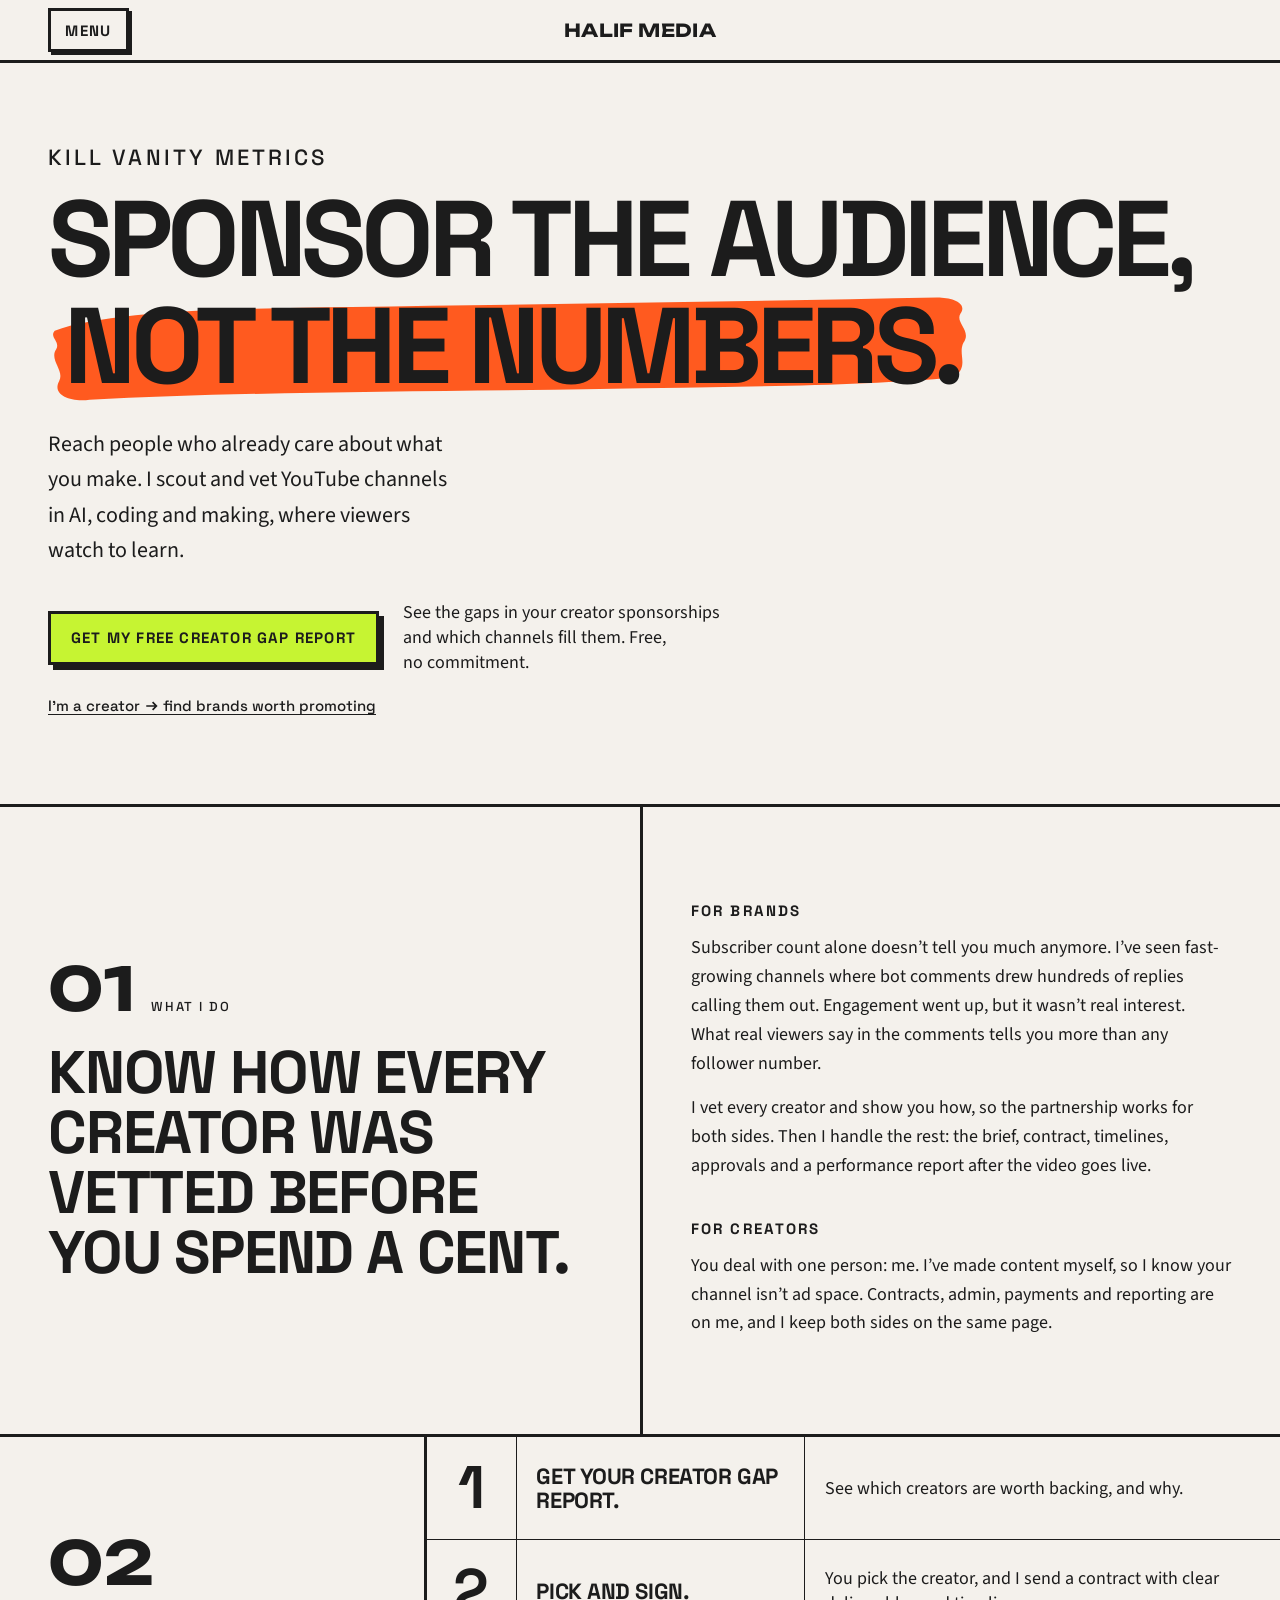
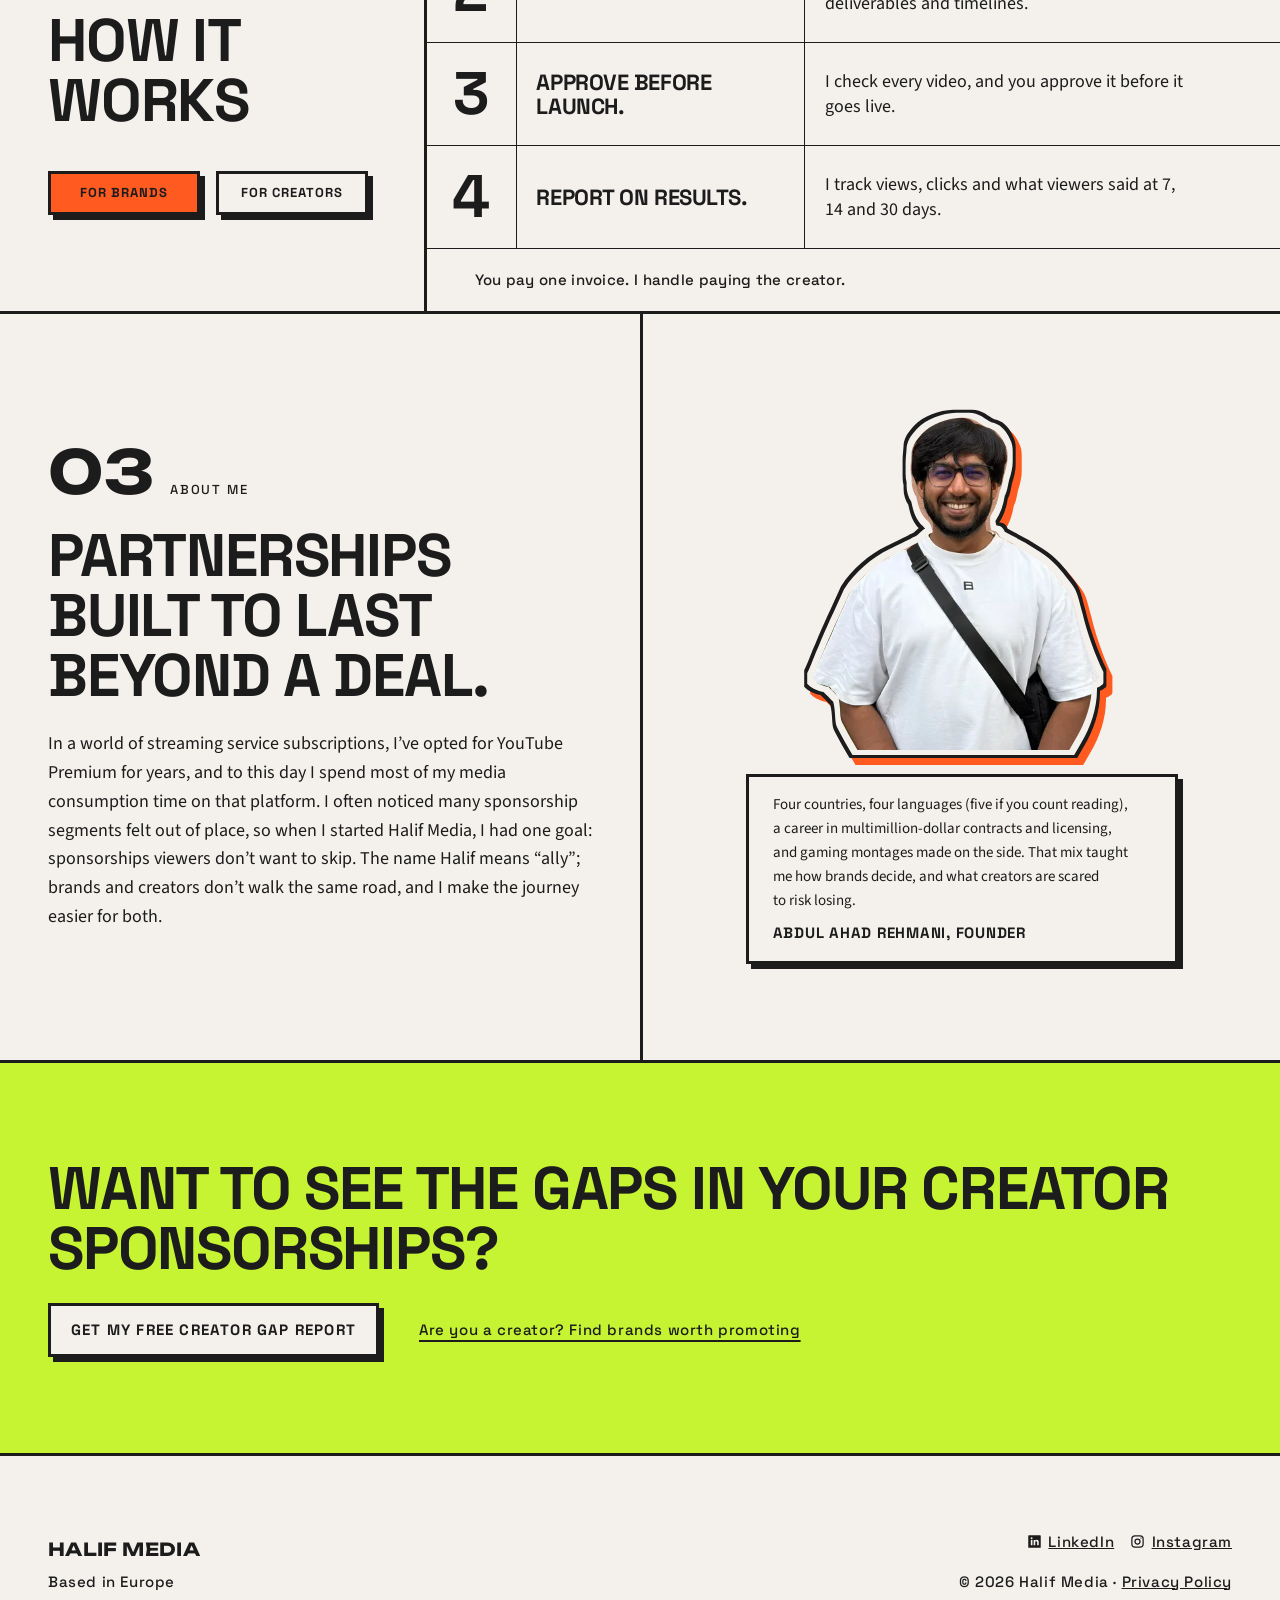
==== index.html @ 6d18ad3d "Publish built Halif Media site Built files only, for GitHub Pages. Does not change the live site unt" ====
<!DOCTYPE html><html lang="en"><head><meta charset="utf-8"><meta name="viewport" content="width=device-width, initial-scale=1"><title>Halif Media | Creator marketing in AI, coding and making</title><meta name="description" content="Reach people who already care about what you make. I scout and vet YouTube channels in AI, coding and making, where viewers watch to learn."><link rel="canonical" href="https://halifmedia.com/"><meta property="og:type" content="website"><meta property="og:site_name" content="Halif Media"><meta property="og:title" content="Halif Media | Creator marketing in AI, coding and making"><meta property="og:description" content="Reach people who already care about what you make. I scout and vet YouTube channels in AI, coding and making, where viewers watch to learn."><meta property="og:url" content="https://halifmedia.com/"><meta property="og:image" content="https://halifmedia.com/og-image.png"><meta property="og:image:width" content="1200"><meta property="og:image:height" content="630"><meta property="og:image:alt" content="Halif Media. Sponsor the audience, not the numbers."><meta name="twitter:card" content="summary_large_image"><script type="application/ld+json">{"@context":"https://schema.org","@type":"Organization","name":"Halif Media","url":"https://halifmedia.com/","description":"Creator marketing agency connecting brands with YouTube creators in AI, coding and making.","founder":{"@type":"Person","name":"Abdul Ahad Rehmani","sameAs":["https://www.linkedin.com/in/aarehmani","https://www.instagram.com/hmrehmani/"]}}</script><script>document.documentElement.classList.add("js");</script><link rel="icon" href="/favicon.ico" sizes="48x48"><link rel="icon" type="image/svg+xml" href="/favicon.svg"><link rel="apple-touch-icon" href="/apple-touch-icon.png"><link rel="stylesheet" href="/_astro/Base.BZfz1JEr.css"><link rel="stylesheet" href="/_astro/index.Calyoe2c.css"></head><body><a class="skip-link" href="#main">Skip to content</a><header class="topbar"><div class="bar-start"><button class="menu-btn" type="button" aria-expanded="false" aria-controls="nav">Menu</button></div><nav class="nav" id="nav" aria-label="Main"><a href="#what-i-do">What I do</a><!-- aria-label: screen readers say the all-caps "IT" as the letters I.T. --><a href="#how-it-works" aria-label="How it works">How it works</a><a href="#about">About</a><a href="#contact">Contact</a></nav><a class="wordmark" href="#top" aria-label="Halif Media home">HALIF MEDIA</a></header><main id="main" tabindex="-1"><section class="hero" id="top" aria-labelledby="s1"><div class="hero-copy"><div class="hero-heading"><p class="label">Kill vanity metrics</p><h1 id="s1">Sponsor the&nbsp;audience, <span>not the&nbsp;numbers.</span></h1></div><p>Reach people who already care about what you make. I&nbsp;scout and&nbsp;vet YouTube channels in&nbsp;AI, coding and&nbsp;making, where viewers watch to&nbsp;learn.</p><div class="hero-actions"><div class="hero-brand-action"><a class="button" href="#contact" data-inquiry="brand" aria-describedby="hero-report-note">Get my free Creator Gap&nbsp;Report</a><p id="hero-report-note">See the&nbsp;gaps in&nbsp;your creator sponsorships and&nbsp;which channels fill them. Free, no commitment.</p></div><a class="hero-link" href="#contact" data-inquiry="creator"><span>I’m a&nbsp;creator&nbsp;<span class="arrow" aria-hidden="true"><svg viewBox="0 0 16 16" fill="none" stroke="currentColor" stroke-width="2" focusable="false"><path transform="rotate(0 8 8)" d="M1.5 8h12M9 3.5 13.5 8 9 12.5"></path></svg></span> find brands worth promoting</span></a></div></div></section><section class="split" id="what-i-do" aria-labelledby="what-i-do-title"><div class="half text"><div class="head"><span class="num" aria-hidden="true">01</span><p class="label">What I&nbsp;do</p></div><h2 id="what-i-do-title">Know how every creator was vetted before you spend a&nbsp;cent.</h2></div><div class="half section-copy copy-blocks"><div><h3 class="label">For brands</h3><p>Subscriber count alone doesn’t tell you much anymore. I’ve seen fast-growing channels where bot comments drew hundreds of&nbsp;replies calling them out. Engagement went up, but it wasn’t real interest. What real viewers say in&nbsp;the&nbsp;comments tells you more than any follower number.</p><p>I&nbsp;vet every creator and&nbsp;show you how, so the&nbsp;partnership works for both sides. Then I&nbsp;handle the&nbsp;rest: the&nbsp;brief, contract, timelines, approvals and&nbsp;a&nbsp;performance report after the&nbsp;video goes live.</p></div><div><h3 class="label">For creators</h3><p>You deal with one person: me. I’ve made content myself, so I&nbsp;know your channel isn’t ad space. Contracts, admin, payments and&nbsp;reporting are on&nbsp;me, and&nbsp;I&nbsp;keep both sides on&nbsp;the&nbsp;same page.</p></div></div></section><section class="process-section" id="how-it-works" aria-labelledby="how-title"><div class="process-intro"><div class="head"><span class="num" aria-hidden="true">02</span></div><h2 id="how-title" aria-label="How it works">How it works</h2><div class="process-toggle" role="tablist" aria-label="Show steps for"><button class="process-tab" type="button" role="tab" id="tab-brands" aria-selected="true" aria-controls="list-brands" data-target="brands">For brands</button><button class="process-tab" type="button" role="tab" id="tab-creators" aria-selected="false" aria-controls="list-creators" tabindex="-1" data-target="creators">For creators</button></div></div><div class="process-lists"><div class="process-list" id="list-brands" role="tabpanel" aria-labelledby="tab-brands" tabindex="0" data-list="brands"><ol class="steps" role="list"><li><span class="n" aria-hidden="true">1</span><h3>Get your Creator Gap Report.</h3><p>See which creators are worth backing, and&nbsp;why.</p></li><li><span class="n" aria-hidden="true">2</span><h3>Pick and&nbsp;sign.</h3><p>You pick the&nbsp;creator, and&nbsp;I&nbsp;send a&nbsp;contract with clear deliverables and&nbsp;timelines.</p></li><li><span class="n" aria-hidden="true">3</span><h3>Approve before launch.</h3><p>I&nbsp;check every video, and&nbsp;you approve it before it goes live.</p></li><li><span class="n" aria-hidden="true">4</span><h3>Report on&nbsp;results.</h3><p>I&nbsp;track views, clicks and&nbsp;what viewers said at&nbsp;7, 14 and&nbsp;30&nbsp;days.</p></li></ol><p class="note">You pay one invoice. I&nbsp;handle paying the&nbsp;creator.</p></div><div class="process-list" id="list-creators" role="tabpanel" aria-labelledby="tab-creators" tabindex="0" data-list="creators" hidden><ol class="steps" role="list"><li><span class="n" aria-hidden="true">1</span><h3>Meet the&nbsp;brands.</h3><p>I&nbsp;bring you brands your viewers would want to&nbsp;hear about.</p></li><li><span class="n" aria-hidden="true">2</span><h3>Say yes.</h3><p>You only accept the&nbsp;deals you want. Contracts and&nbsp;paperwork are on&nbsp;me.</p></li><li><span class="n" aria-hidden="true">3</span><h3 aria-label="Make it your way.">Make it your way.</h3><p>Creative freedom within the&nbsp;brief and&nbsp;your contract.</p></li><li><span class="n" aria-hidden="true">4</span><h3>Get paid.</h3><p>Payment terms are written into your contract, and&nbsp;I&nbsp;handle the&nbsp;reporting.</p></li></ol><p class="note">Creators don’t pay me to&nbsp;find a&nbsp;deal or&nbsp;lock in&nbsp;a&nbsp;brand.</p></div></div></section><section class="split" id="about" aria-labelledby="about-title"><div class="half text"><div class="head"><span class="num" aria-hidden="true">03</span><p class="label">About me</p></div><h2 id="about-title">Partnerships built to&nbsp;last beyond a&nbsp;deal.</h2><p>In&nbsp;a&nbsp;world of&nbsp;streaming service subscriptions, I’ve opted for YouTube Premium for years, and&nbsp;to&nbsp;this day I&nbsp;spend most of&nbsp;my media consumption time on&nbsp;that platform. I&nbsp;often noticed many sponsorship segments felt out of&nbsp;place, so when I&nbsp;started Halif Media, I&nbsp;had one goal: sponsorships viewers don’t want to&nbsp;skip. The&nbsp;name Halif means “ally”; brands and&nbsp;creators don’t walk the&nbsp;same road, and&nbsp;I&nbsp;make the&nbsp;journey easier for both.</p></div><div class="half about-founder"><svg class="sticker-definitions" width="0" height="0" aria-hidden="true" focusable="false"><defs><!-- Silhouette traced in the original portrait's 1200 × 1600 coordinates. --><clipPath id="founder-cutout" clipPathUnits="objectBoundingBox"><path transform="scale(.0008333333 .000625)" d="
                M 599 447
                C 641 443 663 468 686 480
                C 718 486 738 509 751 539
                C 768 569 759 612 749 642
                C 744 660 742 685 733 700
                C 728 733 718 760 701 787
                C 697 804 700 825 704 838
                C 718 837 728 847 733 860
                C 773 881 825 907 871 941
                C 916 974 938 1008 965 1041
                C 986 1066 992 1106 1002 1140
                C 1019 1213 1049 1293 1075 1346
                C 1078 1354 1066 1361 1053 1367
                C 1055 1434 1031 1505 1000 1555
                L 974 1600 H 239
                C 219 1566 197 1528 184 1501
                C 176 1477 181 1450 172 1415
                C 160 1403 148 1390 138 1381
                C 115 1378 91 1364 81 1352
                C 95 1325 109 1283 120 1260
                C 148 1190 175 1137 209 1060
                C 249 999 308 949 366 921
                C 401 903 427 892 449 879
                C 469 875 478 850 500 845
                C 497 829 494 815 483 805
                C 459 785 450 755 443 721
                C 431 703 425 681 427 656
                C 419 626 426 593 427 565
                C 431 539 446 521 462 503
                C 498 467 548 449 599 447 Z"></path></clipPath><filter id="founder-sticker" x="-12%" y="-12%" width="128%" height="128%" color-interpolation-filters="sRGB"><feMorphology in="SourceAlpha" operator="dilate" radius="8" result="outer-shape"></feMorphology><feMorphology in="SourceAlpha" operator="dilate" radius="5" result="inner-shape"></feMorphology><feOffset in="outer-shape" dx="6" dy="7" result="shadow-shape"></feOffset><feFlood style="flood-color: var(--orange)" result="shadow-ink"></feFlood><feComposite in="shadow-ink" in2="shadow-shape" operator="in" result="shadow"></feComposite><feFlood style="flood-color: var(--graphite)" result="outer-ink"></feFlood><feComposite in="outer-ink" in2="outer-shape" operator="in" result="outer-edge"></feComposite><feFlood style="flood-color: var(--offwhite)" result="inner-ink"></feFlood><feComposite in="inner-ink" in2="inner-shape" operator="in" result="inner-edge"></feComposite><feMerge><feMergeNode in="shadow"></feMergeNode><feMergeNode in="outer-edge"></feMergeNode><feMergeNode in="inner-edge"></feMergeNode><feMergeNode in="SourceGraphic"></feMergeNode></feMerge></filter></defs></svg><figure class="founder-card"><div class="founder-sticker"><img src="/_astro/rehmani-pic.B6A0naQu_ZMbiHl.webp" srcset="/_astro/rehmani-pic.B6A0naQu_uUdfj.webp 320w, /_astro/rehmani-pic.B6A0naQu_Z1jA7HM.webp 512w, /_astro/rehmani-pic.B6A0naQu_2gWrbP.webp 768w" alt="Abdul Ahad Rehmani, founder of Halif Media" sizes="(max-width: 52rem) 17.5rem, clamp(10rem, 27vw, 24rem)" loading="lazy" decoding="async" width="1200" height="1600" class="founder"></div><figcaption><p>Four countries, four languages (five if you count reading), a&nbsp;career in&nbsp;multimillion-dollar contracts and&nbsp;licensing, and&nbsp;gaming montages made on&nbsp;the&nbsp;side. That mix taught me how brands decide, and&nbsp;what creators are scared to&nbsp;risk losing.</p><p class="signoff">Abdul Ahad Rehmani, founder</p></figcaption></figure></div></section><section class="cta-bar" id="contact" aria-labelledby="cta-title"><div class="cta-intro" data-inquiry-intro><h2 id="cta-title">Want to&nbsp;see the&nbsp;gaps in&nbsp;your creator sponsorships?</h2><div class="cta-actions"><a class="button" href="#contact" data-inquiry="brand">Get my free Creator Gap&nbsp;Report</a><a class="cta-creator" href="#contact" data-inquiry="creator"><span>Are you a&nbsp;creator? Find brands worth&nbsp;promoting</span></a></div><noscript><p>Enable JavaScript to&nbsp;use the&nbsp;inquiry forms.</p></noscript></div><div class="inquiry" id="inquiry-brand" data-inquiry-flow="brand" data-endpoint="https://script.google.com/macros/s/AKfycbxDDAkMKh3Ai7nQyDH-xZ1vOjYtnHMV6f1o-qzGqvRqZeXqM2jWfbVPt8ZtWoPc_sQ/exec" data-sitekey="0x4AAAAAAF-ZIp1mEjnlrd5T" hidden data-astro-cid-xqy2mijf><header class="inquiry-header" data-astro-cid-xqy2mijf><h2 id="inquiry-brand-title" data-astro-cid-xqy2mijf>Creator Gap Report</h2><button class="quiet-button" type="button" data-close data-astro-cid-xqy2mijf>Close <span aria-hidden="true" data-astro-cid-xqy2mijf>×</span></button></header><div class="inquiry-body" data-astro-cid-xqy2mijf><div class="inquiry-progress" data-astro-cid-xqy2mijf><p class="label" id="inquiry-brand-progress" data-progress data-astro-cid-xqy2mijf>Step 1 of 3</p><div class="progress-track" aria-hidden="true" data-progress-track data-astro-cid-xqy2mijf><span data-position data-astro-cid-xqy2mijf></span><span data-position data-astro-cid-xqy2mijf></span><span data-position data-astro-cid-xqy2mijf></span></div></div><form method="post" data-astro-cid-xqy2mijf><fieldset data-question aria-labelledby="inquiry-brand-target" data-astro-cid-xqy2mijf><h3 class="question-title" id="inquiry-brand-target" tabindex="-1" aria-describedby="inquiry-brand-progress" data-astro-cid-xqy2mijf>Who do you want to reach?</h3><label data-astro-cid-xqy2mijf>Target audience<textarea name="target" rows="3" maxlength="1600" placeholder="e.g., beginner developers in the U.S." required data-astro-cid-xqy2mijf></textarea></label></fieldset><fieldset data-question aria-labelledby="inquiry-brand-experience" hidden disabled data-astro-cid-xqy2mijf><h3 class="question-title" id="inquiry-brand-experience" tabindex="-1" aria-describedby="inquiry-brand-progress" data-astro-cid-xqy2mijf>Have you sponsored YouTube creators before?</h3><div class="inquiry-choices" data-astro-cid-xqy2mijf><label data-astro-cid-xqy2mijf><input type="radio" name="experience" value="Not yet" required data-astro-cid-xqy2mijf>Not yet</label><label data-astro-cid-xqy2mijf><input type="radio" name="experience" value="A few one-off videos" required data-astro-cid-xqy2mijf>A few one-off videos</label><label data-astro-cid-xqy2mijf><input type="radio" name="experience" value="Regularly" required data-astro-cid-xqy2mijf>Regularly</label></div></fieldset><fieldset data-question aria-labelledby="inquiry-brand-contact" hidden disabled data-astro-cid-xqy2mijf><h3 class="question-title" id="inquiry-brand-contact" tabindex="-1" aria-describedby="inquiry-brand-progress" data-astro-cid-xqy2mijf>Where should I send your report?</h3><div class="identity-fields" data-astro-cid-xqy2mijf><label data-astro-cid-xqy2mijf>Name<input name="name" autocomplete="name" maxlength="120" pattern=".*\S.*" placeholder="Sam" required data-astro-cid-xqy2mijf></label><label data-astro-cid-xqy2mijf>Brand<input name="affiliation" autocomplete="organization" maxlength="160" pattern=".*\S.*" placeholder="Your Brand" required data-astro-cid-xqy2mijf></label></div><label class="contact-email" data-astro-cid-xqy2mijf>Email address<input type="email" name="email" autocomplete="email" maxlength="254" required placeholder="sam@yourbrand.com" pattern="[^@\s]+@[^@\s]+\.[^@\s]+" title="A full email address, like name@company.com" data-astro-cid-xqy2mijf></label><div hidden data-astro-cid-xqy2mijf><label data-astro-cid-xqy2mijf>Leave this field blank <input name="website_confirm" autocomplete="off" tabindex="-1" data-astro-cid-xqy2mijf></label></div><p class="inquiry-notice" data-astro-cid-xqy2mijf>I&nbsp;use your details to&nbsp;reply. This form uses a&nbsp;spam check. Read my <a href="/privacy/" target="_blank" rel="noopener" aria-label="Privacy Policy (opens in a new tab)" data-astro-cid-xqy2mijf>Privacy Policy&nbsp;<span class="arrow" aria-hidden="true"><svg viewBox="0 0 16 16" fill="none" stroke="currentColor" stroke-width="2" focusable="false"><path transform="rotate(-45 8 8)" d="M1.5 8h12M9 3.5 13.5 8 9 12.5"></path></svg></span></a>.</p><div class="inquiry-challenge" data-challenge data-astro-cid-xqy2mijf></div><p class="inquiry-status" role="status" data-delivery-status data-astro-cid-xqy2mijf></p></fieldset><div class="inquiry-actions" data-astro-cid-xqy2mijf><button class="quiet-button" type="button" data-back hidden data-astro-cid-xqy2mijf><span class="arrow" aria-hidden="true"><svg viewBox="0 0 16 16" fill="none" stroke="currentColor" stroke-width="2" focusable="false"><path transform="rotate(180 8 8)" d="M1.5 8h12M9 3.5 13.5 8 9 12.5"></path></svg></span> Back</button><button class="button" type="submit" data-next data-astro-cid-xqy2mijf>Continue</button></div></form><div data-finished hidden data-astro-cid-xqy2mijf><h3 class="question-title" tabindex="-1" data-astro-cid-xqy2mijf>Message sent</h3><p data-astro-cid-xqy2mijf>Thanks, <span data-report-name data-astro-cid-xqy2mijf></span>. I’ll build your report and&nbsp;reply personally.</p><div class="inquiry-actions" data-astro-cid-xqy2mijf><button class="button" type="button" data-close data-astro-cid-xqy2mijf>Done</button></div></div></div></div><div class="inquiry" id="inquiry-creator" data-inquiry-flow="creator" data-endpoint="https://script.google.com/macros/s/AKfycbxDDAkMKh3Ai7nQyDH-xZ1vOjYtnHMV6f1o-qzGqvRqZeXqM2jWfbVPt8ZtWoPc_sQ/exec" data-sitekey="0x4AAAAAAF-ZIp1mEjnlrd5T" hidden data-astro-cid-xqy2mijf><header class="inquiry-header" data-astro-cid-xqy2mijf><h2 id="inquiry-creator-title" data-astro-cid-xqy2mijf>For creators</h2><button class="quiet-button" type="button" data-close data-astro-cid-xqy2mijf>Close <span aria-hidden="true" data-astro-cid-xqy2mijf>×</span></button></header><div class="inquiry-body" data-astro-cid-xqy2mijf><div class="inquiry-progress" data-astro-cid-xqy2mijf><p class="label" id="inquiry-creator-progress" data-progress data-astro-cid-xqy2mijf>Step 1 of 3</p><div class="progress-track" aria-hidden="true" data-progress-track data-astro-cid-xqy2mijf><span data-position data-astro-cid-xqy2mijf></span><span data-position data-astro-cid-xqy2mijf></span><span data-position data-astro-cid-xqy2mijf></span></div></div><form method="post" data-astro-cid-xqy2mijf><fieldset data-question aria-labelledby="inquiry-creator-identity" data-astro-cid-xqy2mijf><h3 class="question-title" id="inquiry-creator-identity" tabindex="-1" aria-describedby="inquiry-creator-progress" data-astro-cid-xqy2mijf>What’s your name and channel?</h3><div class="identity-fields" data-astro-cid-xqy2mijf><label data-astro-cid-xqy2mijf>Name<input name="name" autocomplete="name" maxlength="120" pattern=".*\S.*" required data-astro-cid-xqy2mijf></label><label data-astro-cid-xqy2mijf>Channel<input name="affiliation" autocomplete="off" maxlength="160" pattern=".*\S.*" required data-astro-cid-xqy2mijf></label></div></fieldset><fieldset data-question aria-labelledby="inquiry-creator-email" hidden disabled data-astro-cid-xqy2mijf><h3 class="question-title" id="inquiry-creator-email" tabindex="-1" aria-describedby="inquiry-creator-progress" data-astro-cid-xqy2mijf>Where can I reach you?</h3><label data-astro-cid-xqy2mijf>Email address<input type="email" name="email" autocomplete="email" maxlength="254" required pattern="[^@\s]+@[^@\s]+\.[^@\s]+" title="A full email address, like name@company.com" data-astro-cid-xqy2mijf></label></fieldset><fieldset data-question aria-labelledby="inquiry-creator-message" hidden disabled data-astro-cid-xqy2mijf><h3 class="question-title" id="inquiry-creator-message" tabindex="-1" aria-describedby="inquiry-creator-progress" data-astro-cid-xqy2mijf>What kind of brands would you like to work with?</h3><label data-astro-cid-xqy2mijf>Message (optional)<textarea name="message" rows="3" maxlength="2000" data-astro-cid-xqy2mijf></textarea></label><div hidden data-astro-cid-xqy2mijf><label data-astro-cid-xqy2mijf>Leave this field blank <input name="website_confirm" autocomplete="off" tabindex="-1" data-astro-cid-xqy2mijf></label></div><p class="inquiry-notice" data-astro-cid-xqy2mijf>I&nbsp;use your details to&nbsp;reply. This form uses a&nbsp;spam check. Read my <a href="/privacy/" target="_blank" rel="noopener" aria-label="Privacy Policy (opens in a new tab)" data-astro-cid-xqy2mijf>Privacy Policy&nbsp;<span class="arrow" aria-hidden="true"><svg viewBox="0 0 16 16" fill="none" stroke="currentColor" stroke-width="2" focusable="false"><path transform="rotate(-45 8 8)" d="M1.5 8h12M9 3.5 13.5 8 9 12.5"></path></svg></span></a>.</p><div class="inquiry-challenge" data-challenge data-astro-cid-xqy2mijf></div><p class="inquiry-status" role="status" data-delivery-status data-astro-cid-xqy2mijf></p></fieldset><div class="inquiry-actions" data-astro-cid-xqy2mijf><button class="quiet-button" type="button" data-back hidden data-astro-cid-xqy2mijf><span class="arrow" aria-hidden="true"><svg viewBox="0 0 16 16" fill="none" stroke="currentColor" stroke-width="2" focusable="false"><path transform="rotate(180 8 8)" d="M1.5 8h12M9 3.5 13.5 8 9 12.5"></path></svg></span> Back</button><button class="button" type="submit" data-next data-astro-cid-xqy2mijf>Continue</button></div></form><div data-finished hidden data-astro-cid-xqy2mijf><h3 class="question-title" tabindex="-1" data-astro-cid-xqy2mijf>Message sent</h3><p data-astro-cid-xqy2mijf>Thanks, I’ve got it. I’ll reply personally.</p><div class="inquiry-actions" data-astro-cid-xqy2mijf><button class="button" type="button" data-close data-astro-cid-xqy2mijf>Done</button></div></div></div></div><script type="module" src="/_astro/ContactFlow.astro_astro_type_script_index_0_lang.9JBt8wKE.js"></script></section></main><footer><div class="foot-brand"><span class="wordmark">HALIF MEDIA</span><p>Based in Europe</p></div><div class="foot-links"><p class="foot-socials"><a class="foot-social" href="https://www.linkedin.com/in/aarehmani" target="_blank" rel="noopener" aria-label="LinkedIn (opens in a new tab)"><svg viewBox="0 0 24 24" fill="currentColor" aria-hidden="true"><path d="M3 2h18a1 1 0 0 1 1 1v18a1 1 0 0 1-1 1H3a1 1 0 0 1-1-1V3a1 1 0 0 1 1-1Zm3.1 7.4v8.5h2.6V9.4H6.1Zm1.3-4.1a1.5 1.5 0 1 0 0 3 1.5 1.5 0 0 0 0-3Zm3.2 4.1v8.5h2.6v-4.2c0-1.1.2-2.2 1.6-2.2s1.4 1.3 1.4 2.2v4.2h2.6v-4.7c0-2.3-.5-4-3.2-4a2.8 2.8 0 0 0-2.5 1.4V9.4h-2.5Z" fill-rule="evenodd"></path></svg>LinkedIn</a><a class="foot-social" href="https://www.instagram.com/hmrehmani/" target="_blank" rel="noopener" aria-label="Instagram (opens in a new tab)"><svg viewBox="0 0 24 24" fill="none" stroke="currentColor" stroke-width="2" aria-hidden="true"><rect x="3" y="3" width="18" height="18" rx="5"></rect><circle cx="12" cy="12" r="4"></circle><circle cx="17.5" cy="6.5" r="1" fill="currentColor" stroke="none"></circle></svg>Instagram</a></p><p>© 2026 Halif Media · <a href="/privacy/" target="_blank" rel="noopener" aria-label="Privacy Policy (opens in a new tab)">Privacy Policy</a></p></div></footer><script type="module" src="/_astro/index.astro_astro_type_script_index_0_lang.B7sHHWQz.js"></script></body></html>
---- _astro/Base.BZfz1JEr.css ----
@font-face{font-family:"Source Sans 3";font-style:normal;font-display:swap;font-weight:400;src:url(/_astro/source-sans-3-latin-400-normal.DQi5PRDE.woff2)format("woff2"),url(/_astro/source-sans-3-latin-400-normal.RR2C27NP.woff)format("woff")}@font-face{font-family:Space Grotesk;font-style:normal;font-display:swap;font-weight:500;src:url(/_astro/space-grotesk-latin-500-normal.lFbtlQH6.woff2)format("woff2"),url(/_astro/space-grotesk-latin-500-normal.CNSSEhBt.woff)format("woff")}@font-face{font-family:Space Grotesk;font-style:normal;font-display:swap;font-weight:700;src:url(/_astro/space-grotesk-latin-700-normal.RjhwGPKo.woff2)format("woff2"),url(/_astro/space-grotesk-latin-700-normal.CwsQ-cCU.woff)format("woff")}@font-face{font-family:Unbounded;font-style:normal;font-display:swap;font-weight:700;src:url(/_astro/unbounded-latin-700-normal.CaoNriVp.woff2)format("woff2"),url(/_astro/unbounded-latin-700-normal.CZtriu5h.woff)format("woff")}:root{--graphite:#1c1c1c;--offwhite:#f4f1ec;--lime:#c6f432;--orange:#ff5a1f;--font-head:"Space Grotesk", system-ui, sans-serif;--font-body:"Source Sans 3", system-ui, -apple-system, "Segoe UI", sans-serif;--font-mark:"Unbounded", "Space Grotesk", sans-serif;--space-1:.5rem;--space-2:1rem;--space-3:1.5rem;--space-4:2.5rem;--space-5:4rem;--space-6:6rem;--bw:3px;--shadow:5px;--round:999px;--page-pad:clamp(1rem, 4vw, 3rem);--fs-micro:.8125rem;--fs-small:.9375rem;--fs-body:1.125rem;--fs-lead:clamp(1.0625rem, 2vw, 1.375rem);--fs-heading:clamp(2rem, 5vw, 3.75rem)}*,:before,:after{box-sizing:border-box}html{scroll-behavior:smooth;scroll-padding-top:1rem}body{background:var(--offwhite);color:var(--graphite);font-family:var(--font-body);font-size:var(--fs-body);-webkit-font-smoothing:antialiased;margin:0;line-height:1.6}h1,h2,h3{font-family:var(--font-head);letter-spacing:-.02em;text-transform:uppercase;overflow-wrap:break-word;hyphens:none;margin:0;font-weight:700;line-height:1}h1{font-size:clamp(2.5rem,7vw,5.5rem)}h2{font-size:var(--fs-heading)}.split h2{text-wrap:balance}h3{font-size:1.25rem}p{overflow-wrap:anywhere;text-wrap:pretty;max-width:34rem;margin:0}a{color:inherit}:focus-visible{outline:var(--bw) solid var(--graphite);outline-offset:3px}.skip-link{left:var(--page-pad);background:var(--graphite);color:var(--offwhite);z-index:20;padding:.6rem 1rem;position:absolute;top:-4rem}.skip-link:focus{top:.5rem}.ph{outline:1px dashed color-mix(in srgb, currentColor 45%, transparent);outline-offset:4px}.label{font-family:var(--font-head);font-weight:500;font-size:var(--fs-micro);letter-spacing:.14em;text-transform:uppercase;color:var(--graphite)}h3.label{font-weight:700;font-size:var(--fs-small)}.num{font-family:var(--font-mark);font-weight:700;font-size:var(--fs-heading);color:var(--graphite);line-height:1}.button,.process-tab,.menu-btn{--control-shadow:var(--shadow);--press-offset:3px;box-shadow:var(--control-shadow) var(--control-shadow) 0 var(--graphite);transition:transform .12s ease-out,box-shadow .12s ease-out}.button:active,.process-tab:active,.menu-btn:active{--press-offset:var(--control-shadow);--remaining-shadow:calc(var(--control-shadow) - var(--press-offset));transform:translate(var(--press-offset), var(--press-offset));box-shadow:var(--remaining-shadow) var(--remaining-shadow) 0 var(--graphite)}@media (hover:hover) and (pointer:fine){.button:hover,.process-tab:hover,.menu-btn:hover{--remaining-shadow:calc(var(--control-shadow) - var(--press-offset));transform:translate(var(--press-offset), var(--press-offset));box-shadow:var(--remaining-shadow) var(--remaining-shadow) 0 var(--graphite)}}.button{max-inline-size:100%;background:var(--lime);min-height:44px;color:var(--graphite);border:var(--bw) solid var(--graphite);font-family:var(--font-head);font-weight:700;font-size:var(--fs-small);letter-spacing:.08em;text-transform:uppercase;text-align:center;justify-content:center;align-items:center;padding:.75rem 1.25rem;text-decoration:none;display:inline-flex}.topbar{--header-gutter:var(--page-pad);z-index:15;padding:.5rem var(--header-gutter);background:var(--offwhite);color:var(--graphite);border-bottom:var(--bw) solid var(--graphite);grid-template-columns:minmax(0,1fr) auto minmax(0,1fr);align-items:center;gap:clamp(.75rem,1.5vw,1.5rem);display:grid;position:relative}.bar-start{align-items:center;display:flex}.topbar .wordmark{grid-area:1/2;justify-self:center;align-items:center;min-height:44px;display:inline-flex}.wordmark{font-family:var(--font-mark);letter-spacing:.02em;white-space:nowrap;font-size:1.125rem;font-weight:700;text-decoration:none}.nav{justify-content:center;align-items:center;gap:var(--space-2);flex-wrap:wrap;grid-area:2/1/auto/-1;display:flex}.js .nav{inset:calc(100% + .75rem) auto auto var(--page-pad);z-index:10;width:min(20rem, calc(100vw - 2 * var(--page-pad)));background:var(--offwhite);border:var(--bw) solid var(--graphite);max-height:calc(100dvh - 4rem);box-shadow:var(--shadow) var(--shadow) 0 var(--graphite);visibility:hidden;clip-path:inset(0 0 100%);flex-flow:column;grid-area:auto;justify-content:start;align-items:stretch;gap:0;padding:0;position:absolute;overflow-y:auto}.js .topbar[data-open] .nav{visibility:visible;clip-path:inset(0 -12px -12px 0)}@media (prefers-reduced-motion:no-preference){.js .topbar[data-pointer-motion] .nav{transition:clip-path .15s cubic-bezier(.23,1,.32,1),visibility 0s .15s}.js .topbar[data-pointer-motion][data-open] .nav{transition-duration:.2s,0s;transition-delay:0s}}.js .nav a:not(.button){font-size:var(--fs-lead);letter-spacing:.02em;border-bottom:var(--bw) solid var(--graphite);padding:1rem 1.25rem;font-weight:700}.js .nav a:not(.button):last-child{border-bottom:0}@media (hover:hover) and (pointer:fine){.js .nav a:not(.button):hover{background:var(--orange);text-decoration:none}}.nav a:not(.button){font-family:var(--font-head);font-weight:500;font-size:var(--fs-micro);letter-spacing:.08em;text-transform:uppercase;white-space:nowrap;text-decoration:none}@media (hover:hover) and (pointer:fine){.nav a:not(.button):hover{text-underline-offset:6px;text-decoration:underline 2px}}.arrow{position:relative}.arrow:before{content:" "}.arrow svg{block-size:.9em;inline-size:.9em;position:absolute;inset-block-start:50%;inset-inline-start:.05em;transform:translateY(-50%)}.menu-btn{--control-shadow:3px;--press-offset:2px;min-height:44px;background:var(--offwhite);min-inline-size:44px;color:var(--graphite);border:var(--bw) solid var(--graphite);font-family:var(--font-head);font-weight:700;font-size:var(--fs-small);letter-spacing:.08em;text-align:center;text-transform:uppercase;cursor:pointer;padding:.45rem .9rem;display:none}.js .menu-btn{display:block}.topbar[data-open] .menu-btn{background:var(--orange)}.hero{background:var(--offwhite);min-height:min(32rem,100svh - 8rem);color:var(--graphite);border-bottom:var(--bw) solid var(--graphite);align-items:center;display:grid;position:relative}.hero-copy{min-width:0;padding:clamp(3.5rem, 6vw, 6rem) var(--page-pad);justify-items:start;gap:clamp(1.5rem,2.5vw,2.5rem);display:grid}.hero-heading{gap:var(--space-2);display:grid}.hero h1{letter-spacing:-.05em;font-size:clamp(2.5rem,8.4vw,9.5rem);line-height:.9}.hero h1 span{isolation:isolate;inline-size:fit-content;margin-block-start:.1em;padding-inline:.15em;display:block;position:relative}.hero h1 span:before{content:"";z-index:-1;background:var(--orange);position:absolute;inset:-.07em -.02em -.09em;mask:url("data:image/svg+xml,%3Csvg xmlns='http://www.w3.org/2000/svg' viewBox='0 0 640 86' preserveAspectRatio='none'%3E%3Cpath d='M6 30C40 16 120 13 210 12C340 10 480 8 612 5C622 5 633 9 628 17C624 24 636 30 630 39C626 48 634 56 624 65C560 72 470 72 380 74C260 76 130 76 30 82C16 84 4 78 9 68C13 60 2 52 7 44C10 38 2 35 6 30Z'/%3E%3C/svg%3E") 50%/100% 100% no-repeat}.hero-copy p{max-width:37ch;font-size:var(--fs-lead);text-wrap:pretty}.hero-link{min-height:44px;color:var(--graphite);font:500 var(--fs-small)/1.4 var(--font-head);text-underline-offset:.22em;align-items:center;text-decoration-thickness:1px;display:inline-flex}.split{border-bottom:var(--bw) solid var(--graphite);grid-template-columns:minmax(0,1fr) minmax(0,1fr);display:grid}.half{min-width:0;padding:var(--space-6) var(--page-pad);background:var(--offwhite);color:var(--graphite);position:relative}.half+.half{border-inline-start:var(--bw) solid var(--graphite)}.text{justify-content:center;gap:var(--space-3);flex-direction:column;display:flex}.text .head{align-items:baseline;gap:var(--space-2);flex-wrap:wrap;display:flex}.process-section{background:var(--offwhite);color:var(--graphite);border-bottom:var(--bw) solid var(--graphite);grid-template-columns:minmax(0,1fr) minmax(0,2fr);display:grid}.process-intro{justify-content:flex-start;gap:var(--space-2);padding:var(--space-6) var(--page-pad);border-inline-end:var(--bw) solid var(--graphite);flex-direction:column;display:flex}.process-intro h2{max-width:8ch}.process-toggle{gap:var(--space-2);width:min(100%,20rem);margin-top:var(--space-3);grid-template-columns:repeat(2,minmax(0,1fr));display:grid}.process-tab{background:var(--offwhite);min-height:44px;color:var(--graphite);border:var(--bw) solid var(--graphite);font-family:var(--font-head);font-weight:700;font-size:var(--fs-micro);letter-spacing:.08em;text-transform:uppercase;cursor:pointer;padding:.5rem .625rem;line-height:1.25}.process-tab[aria-selected=true]{background:var(--orange)}.process-lists{grid-template-columns:minmax(0,1fr);display:grid}.process-list{padding-block:0}.process-list:not([hidden]){grid-template-rows:auto 1fr;grid-template-columns:minmax(0,1fr);display:grid}.process-list .note{align-self:center;margin-inline-start:var(--page-pad);margin-inline-end:0}.steps{grid-template-columns:clamp(3.5rem,7vw,6rem) minmax(8rem,1fr) minmax(0,1.65fr);margin:0;padding:0;list-style:none;display:grid}.steps li{grid-column:1/-1;grid-template-columns:subgrid;border-bottom:1px solid var(--graphite);display:grid}.steps li>*{align-content:center;max-width:none;padding:clamp(.75rem,2vw,1.5rem) clamp(.6rem,1.5vw,1.25rem);display:grid}.steps li>:last-child{padding-inline-end:var(--page-pad)}.steps li>*+*{border-inline-start:1px solid var(--graphite)}.steps .n{font-family:var(--font-head);font-weight:700;font-size:var(--fs-heading);place-content:center;padding-inline:0;line-height:.9}.steps h3{font-family:var(--font-head);font-weight:700;font-size:var(--fs-lead);text-transform:uppercase;margin:0;line-height:1.1}.steps p{max-width:none;font-size:var(--fs-body);line-height:1.4}.note{width:fit-content;font-family:var(--font-head);font-weight:500;font-size:var(--fs-small);letter-spacing:.02em;margin-top:0;padding:.75rem 1rem .75rem 0;display:block}.copy-blocks{gap:var(--space-4)}.copy-blocks>div{gap:var(--space-2);display:grid}.hero-actions{justify-items:start;gap:var(--space-1);display:grid}.hero-brand-action{align-items:center;gap:var(--space-2) var(--space-3);flex-wrap:wrap;display:flex}.hero-brand-action p{max-inline-size:36ch;font-size:var(--fs-body);line-height:1.4}.sticker-definitions{position:absolute}.about-founder{place-items:center;display:grid}.founder-card{justify-items:center;gap:var(--space-3);width:min(100%,27rem);margin:0;display:grid}.founder-sticker{filter:url(#founder-sticker);width:clamp(10rem,27vw,24rem);display:flow-root}.founder{clip-path:url(#founder-cutout);width:100%;height:auto;margin-top:-35%;display:block}.founder-card figcaption{gap:var(--space-1);width:100%;padding:var(--space-2) var(--space-3);border:var(--bw) solid var(--graphite);box-shadow:var(--shadow) var(--shadow) 0 var(--graphite);background:var(--offwhite);display:grid}.founder-card figcaption p{font-size:var(--fs-small)}.founder-card .signoff{font-family:var(--font-head);font-weight:700;font-size:var(--fs-small);letter-spacing:.05em;text-transform:uppercase}.cta-bar{justify-items:start;gap:var(--space-3);padding:var(--space-6) var(--page-pad);background:var(--lime);color:var(--graphite);border-bottom:var(--bw) solid var(--graphite);display:grid}.cta-bar .button{background:var(--offwhite)}.cta-intro:not([hidden]){justify-items:start;gap:var(--space-3);display:grid}.cta-bar h2{max-width:34ch}.cta-actions{align-items:center;gap:var(--space-2) var(--space-4);flex-wrap:wrap;display:flex}.cta-creator{min-height:44px;font-family:var(--font-head);font-weight:500;font-size:var(--fs-small);letter-spacing:.04em;color:var(--graphite);text-underline-offset:5px;align-items:center;text-decoration:underline 2px;display:inline-flex}.section-copy{align-content:center;display:grid}footer{justify-content:space-between;align-items:flex-end;gap:var(--space-3) var(--space-4);padding:var(--space-5) var(--page-pad);background:var(--offwhite);color:var(--graphite);font-family:var(--font-head);font-size:var(--fs-small);letter-spacing:.04em;flex-wrap:wrap;display:flex}.foot-brand,.foot-links{gap:.35rem;display:grid}.foot-links{text-align:right}.foot-socials{flex-wrap:wrap;justify-content:flex-end;gap:.5rem 1rem;display:flex}.foot-social{align-items:center;gap:.4rem;min-height:44px;display:inline-flex}.foot-social svg{flex:none;width:1em;height:1em}@media (width<=52rem){.button{--control-shadow:3px;--press-offset:2px;letter-spacing:.04em;padding:.5rem .75rem;line-height:1.35}.split{grid-template-columns:1fr}.hero{min-height:auto}.hero-copy{padding-block:3.5rem}.hero h1{font-size:clamp(2rem,9.6vw,4.5rem)}.half{padding:var(--space-5) var(--page-pad)}.half+.half{border-inline-start:0;border-top:var(--bw) solid var(--graphite)}.text{order:-1}.half.section-copy{padding-block:var(--space-4)}.process-section{grid-template-columns:1fr}.process-intro{padding-block:var(--space-5);border-inline-end:0;border-bottom:var(--bw) solid var(--graphite)}.process-intro h2{max-width:none}.steps{grid-template-columns:clamp(4.75rem,19vw,7rem) minmax(0,1fr)}.steps .n{grid-row:span 2}.steps h3{padding-block:1rem .35rem}.steps p{padding-block:0 1rem}.founder-sticker{width:min(100%,17.5rem)}.founder-card figcaption{padding-inline:var(--space-2)}.foot-links{text-align:left}.foot-socials{justify-content:flex-start}.wordmark{font-size:var(--fs-micro)}.topbar{gap:var(--space-1)}}@media (width<=25rem){.topbar{gap:.375rem}}@media (width<=20rem){.steps li{grid-template-columns:2.75rem minmax(0,1fr)}}@media (prefers-reduced-motion:reduce){html{scroll-behavior:auto}.button,.process-tab,.menu-btn{transition:none}.button:is(:hover,:active),.process-tab:is(:hover,:active),.menu-btn:is(:hover,:active){transform:none}}
---- _astro/index.Calyoe2c.css ----
.cta-bar[data-inquiry-open]{padding-block:clamp(2rem,5vw,4rem)}.inquiry[data-astro-cid-xqy2mijf]{inline-size:100%}.inquiry-header[data-astro-cid-xqy2mijf]{align-items:center;gap:var(--space-1);margin-bottom:var(--space-2);grid-template-columns:minmax(3.5rem,1fr) auto minmax(3.5rem,1fr);display:grid}.inquiry-header[data-astro-cid-xqy2mijf] h2[data-astro-cid-xqy2mijf]{text-align:center;text-transform:none;grid-column:2;font-size:clamp(1.6rem,5vw,3rem);line-height:1.05}.inquiry-header[data-astro-cid-xqy2mijf] button[data-astro-cid-xqy2mijf]{grid-column:3;justify-self:end}.inquiry-body[data-astro-cid-xqy2mijf]{text-align:center;inline-size:min(100%,36rem);margin-inline:auto}.inquiry-body[data-astro-cid-xqy2mijf] p[data-astro-cid-xqy2mijf]{margin-inline:auto}.inquiry-challenge[data-astro-cid-xqy2mijf]{justify-items:center;display:grid}.inquiry-notice[data-astro-cid-xqy2mijf]{margin-top:var(--space-2);font-size:1rem}.inquiry-notice[data-astro-cid-xqy2mijf] a[data-astro-cid-xqy2mijf]{text-underline-offset:.18em}.inquiry-status[data-astro-cid-xqy2mijf]:not(:empty){margin-top:var(--space-1)}.inquiry-progress[data-astro-cid-xqy2mijf]{align-items:center;gap:var(--space-1);margin-bottom:var(--space-3);flex-direction:column;display:flex}.progress-track[data-astro-cid-xqy2mijf]{align-items:center;gap:10px;display:flex}.progress-track[data-astro-cid-xqy2mijf] [data-astro-cid-xqy2mijf][data-position]{border:2px solid var(--graphite);background:var(--offwhite);block-size:14px;inline-size:14px;position:relative}.progress-track[data-astro-cid-xqy2mijf] [data-astro-cid-xqy2mijf][data-position]:after{content:"";background:var(--orange);opacity:0;position:absolute;inset:0}.progress-track[data-astro-cid-xqy2mijf] [data-astro-cid-xqy2mijf][data-complete]:after{opacity:1}@media (prefers-reduced-motion:no-preference){.progress-track[data-astro-cid-xqy2mijf][data-moving] [data-astro-cid-xqy2mijf][data-position]:after{transition:opacity .14s cubic-bezier(.23,1,.32,1)}}fieldset[data-astro-cid-xqy2mijf]{border:0;min-inline-size:0;margin:0;padding:0}.question-title[data-astro-cid-xqy2mijf]{margin-bottom:var(--space-3);text-transform:none;font-size:clamp(1.65rem,5vw,2.5rem);line-height:1.04}.question-title[data-astro-cid-xqy2mijf]:focus{outline:none}.identity-fields[data-astro-cid-xqy2mijf]{gap:var(--space-2);grid-template-columns:repeat(2,minmax(0,1fr));display:grid}label[data-astro-cid-xqy2mijf]{text-align:start;font:700 .9375rem/1.4 var(--font-head);gap:.25rem;display:grid}.contact-email[data-astro-cid-xqy2mijf]{margin-top:var(--space-2)}.inquiry-choices[data-astro-cid-xqy2mijf]{gap:var(--space-1);inline-size:min(100%,24rem);margin-inline:auto;display:grid}.inquiry-choices[data-astro-cid-xqy2mijf] label[data-astro-cid-xqy2mijf]{border:1px solid var(--graphite);background:var(--offwhite);cursor:pointer;align-items:center;gap:.625rem;min-block-size:44px;padding:.5rem .75rem;display:flex}.inquiry-choices[data-astro-cid-xqy2mijf] label[data-astro-cid-xqy2mijf]:has(:checked){background:var(--orange)}input[data-astro-cid-xqy2mijf][type=radio]{block-size:1rem;inline-size:1rem;accent-color:var(--graphite);margin:0}input[data-astro-cid-xqy2mijf]:not([type=radio]),textarea[data-astro-cid-xqy2mijf]{border:1px solid var(--graphite);min-block-size:44px;inline-size:100%;color:inherit;background:var(--offwhite);font:1.125rem/1.35 var(--font-body);border-radius:0;padding:.5rem .625rem}textarea[data-astro-cid-xqy2mijf]{resize:vertical}.inquiry-actions[data-astro-cid-xqy2mijf]{align-items:center;gap:var(--space-1);margin-top:var(--space-3);grid-template-columns:minmax(0,1fr) auto minmax(0,1fr);display:grid}.inquiry-actions[data-astro-cid-xqy2mijf] .button[data-astro-cid-xqy2mijf]{grid-area:1/2}.inquiry-actions[data-astro-cid-xqy2mijf] [data-astro-cid-xqy2mijf][data-back]{grid-area:1/1;justify-self:start}.quiet-button[data-astro-cid-xqy2mijf]{min-block-size:44px;min-inline-size:44px;color:inherit;font:700 .875rem/1.25 var(--font-head);text-underline-offset:.22em;white-space:nowrap;background:0 0;border:0;padding:.25rem;text-decoration:underline}.quiet-button[data-astro-cid-xqy2mijf],.inquiry[data-astro-cid-xqy2mijf] .button[data-astro-cid-xqy2mijf]{cursor:pointer}@media (width<=30rem){.identity-fields[data-astro-cid-xqy2mijf]{gap:var(--space-1);grid-template-columns:1fr}}
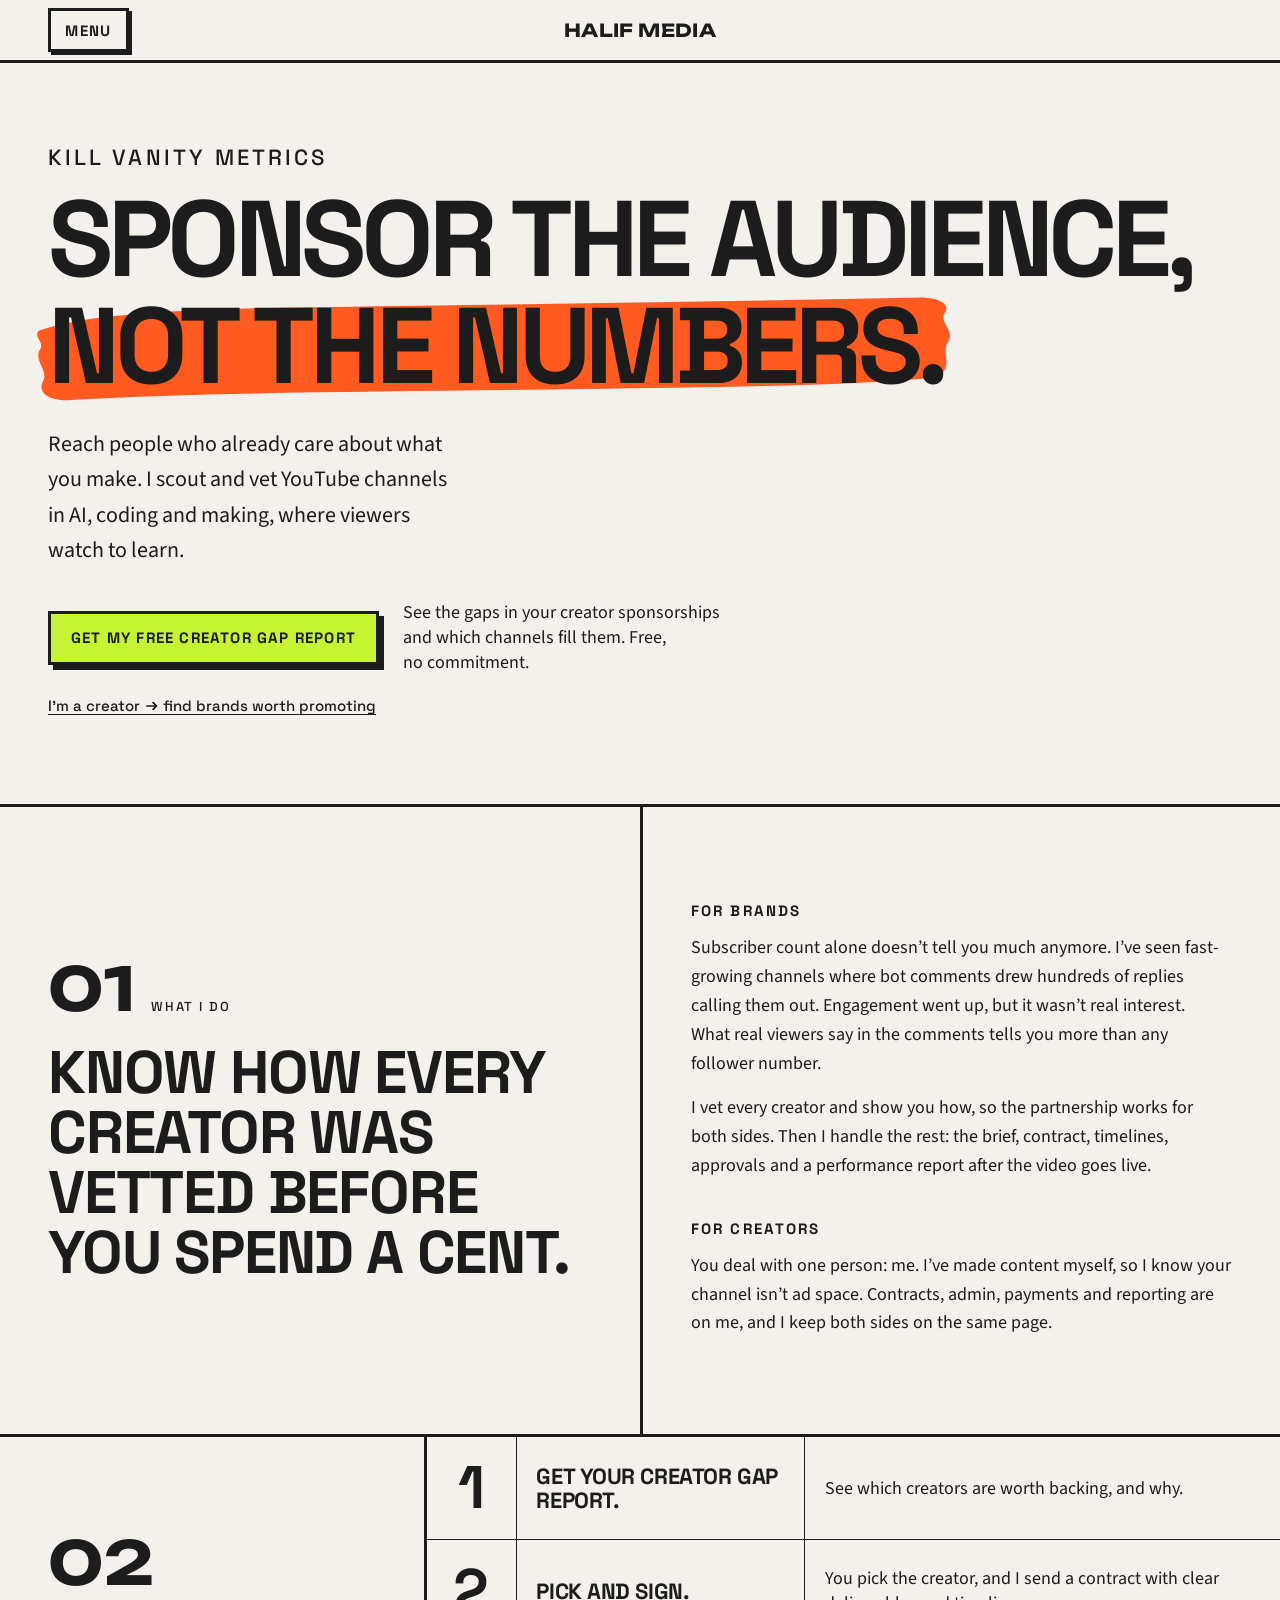
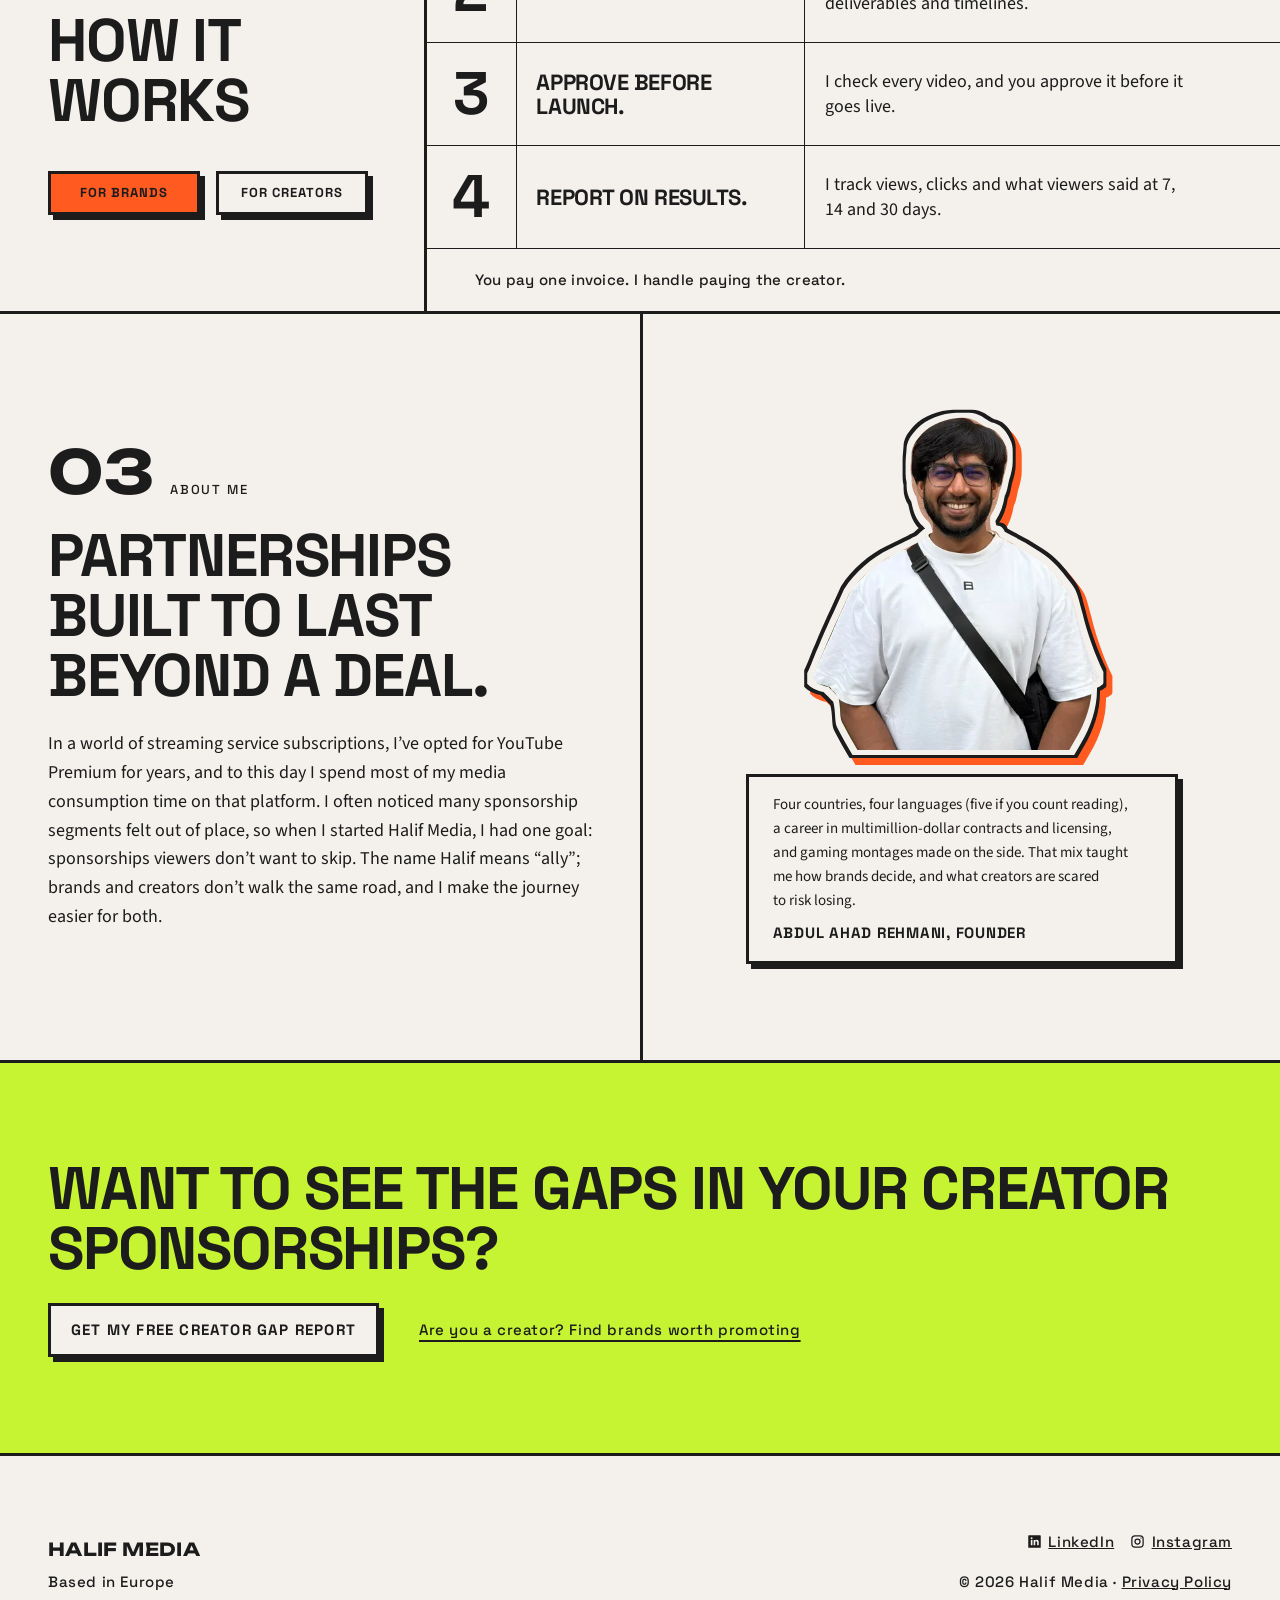
==== commit 4fc475c3: "Hero highlight line lines up with the headline Co-Authored-By: Claude Opus 5.5 <noreply@anthropic.co" ====
--- a/index.html
+++ b/index.html
@@ -1,4 +1,4 @@
-<!DOCTYPE html><html lang="en"><head><meta charset="utf-8"><meta name="viewport" content="width=device-width, initial-scale=1"><title>Halif Media | Creator marketing in AI, coding and making</title><meta name="description" content="Reach people who already care about what you make. I scout and vet YouTube channels in AI, coding and making, where viewers watch to learn."><link rel="canonical" href="https://halifmedia.com/"><meta property="og:type" content="website"><meta property="og:site_name" content="Halif Media"><meta property="og:title" content="Halif Media | Creator marketing in AI, coding and making"><meta property="og:description" content="Reach people who already care about what you make. I scout and vet YouTube channels in AI, coding and making, where viewers watch to learn."><meta property="og:url" content="https://halifmedia.com/"><meta property="og:image" content="https://halifmedia.com/og-image.png"><meta property="og:image:width" content="1200"><meta property="og:image:height" content="630"><meta property="og:image:alt" content="Halif Media. Sponsor the audience, not the numbers."><meta name="twitter:card" content="summary_large_image"><script type="application/ld+json">{"@context":"https://schema.org","@type":"Organization","name":"Halif Media","url":"https://halifmedia.com/","description":"Creator marketing agency connecting brands with YouTube creators in AI, coding and making.","founder":{"@type":"Person","name":"Abdul Ahad Rehmani","sameAs":["https://www.linkedin.com/in/aarehmani","https://www.instagram.com/hmrehmani/"]}}</script><script>document.documentElement.classList.add("js");</script><link rel="icon" href="/favicon.ico" sizes="48x48"><link rel="icon" type="image/svg+xml" href="/favicon.svg"><link rel="apple-touch-icon" href="/apple-touch-icon.png"><link rel="stylesheet" href="/_astro/Base.BZfz1JEr.css"><link rel="stylesheet" href="/_astro/index.Calyoe2c.css"></head><body><a class="skip-link" href="#main">Skip to content</a><header class="topbar"><div class="bar-start"><button class="menu-btn" type="button" aria-expanded="false" aria-controls="nav">Menu</button></div><nav class="nav" id="nav" aria-label="Main"><a href="#what-i-do">What I do</a><!-- aria-label: screen readers say the all-caps "IT" as the letters I.T. --><a href="#how-it-works" aria-label="How it works">How it works</a><a href="#about">About</a><a href="#contact">Contact</a></nav><a class="wordmark" href="#top" aria-label="Halif Media home">HALIF MEDIA</a></header><main id="main" tabindex="-1"><section class="hero" id="top" aria-labelledby="s1"><div class="hero-copy"><div class="hero-heading"><p class="label">Kill vanity metrics</p><h1 id="s1">Sponsor the&nbsp;audience, <span>not the&nbsp;numbers.</span></h1></div><p>Reach people who already care about what you make. I&nbsp;scout and&nbsp;vet YouTube channels in&nbsp;AI, coding and&nbsp;making, where viewers watch to&nbsp;learn.</p><div class="hero-actions"><div class="hero-brand-action"><a class="button" href="#contact" data-inquiry="brand" aria-describedby="hero-report-note">Get my free Creator Gap&nbsp;Report</a><p id="hero-report-note">See the&nbsp;gaps in&nbsp;your creator sponsorships and&nbsp;which channels fill them. Free, no commitment.</p></div><a class="hero-link" href="#contact" data-inquiry="creator"><span>I’m a&nbsp;creator&nbsp;<span class="arrow" aria-hidden="true"><svg viewBox="0 0 16 16" fill="none" stroke="currentColor" stroke-width="2" focusable="false"><path transform="rotate(0 8 8)" d="M1.5 8h12M9 3.5 13.5 8 9 12.5"></path></svg></span> find brands worth promoting</span></a></div></div></section><section class="split" id="what-i-do" aria-labelledby="what-i-do-title"><div class="half text"><div class="head"><span class="num" aria-hidden="true">01</span><p class="label">What I&nbsp;do</p></div><h2 id="what-i-do-title">Know how every creator was vetted before you spend a&nbsp;cent.</h2></div><div class="half section-copy copy-blocks"><div><h3 class="label">For brands</h3><p>Subscriber count alone doesn’t tell you much anymore. I’ve seen fast-growing channels where bot comments drew hundreds of&nbsp;replies calling them out. Engagement went up, but it wasn’t real interest. What real viewers say in&nbsp;the&nbsp;comments tells you more than any follower number.</p><p>I&nbsp;vet every creator and&nbsp;show you how, so the&nbsp;partnership works for both sides. Then I&nbsp;handle the&nbsp;rest: the&nbsp;brief, contract, timelines, approvals and&nbsp;a&nbsp;performance report after the&nbsp;video goes live.</p></div><div><h3 class="label">For creators</h3><p>You deal with one person: me. I’ve made content myself, so I&nbsp;know your channel isn’t ad space. Contracts, admin, payments and&nbsp;reporting are on&nbsp;me, and&nbsp;I&nbsp;keep both sides on&nbsp;the&nbsp;same page.</p></div></div></section><section class="process-section" id="how-it-works" aria-labelledby="how-title"><div class="process-intro"><div class="head"><span class="num" aria-hidden="true">02</span></div><h2 id="how-title" aria-label="How it works">How it works</h2><div class="process-toggle" role="tablist" aria-label="Show steps for"><button class="process-tab" type="button" role="tab" id="tab-brands" aria-selected="true" aria-controls="list-brands" data-target="brands">For brands</button><button class="process-tab" type="button" role="tab" id="tab-creators" aria-selected="false" aria-controls="list-creators" tabindex="-1" data-target="creators">For creators</button></div></div><div class="process-lists"><div class="process-list" id="list-brands" role="tabpanel" aria-labelledby="tab-brands" tabindex="0" data-list="brands"><ol class="steps" role="list"><li><span class="n" aria-hidden="true">1</span><h3>Get your Creator Gap Report.</h3><p>See which creators are worth backing, and&nbsp;why.</p></li><li><span class="n" aria-hidden="true">2</span><h3>Pick and&nbsp;sign.</h3><p>You pick the&nbsp;creator, and&nbsp;I&nbsp;send a&nbsp;contract with clear deliverables and&nbsp;timelines.</p></li><li><span class="n" aria-hidden="true">3</span><h3>Approve before launch.</h3><p>I&nbsp;check every video, and&nbsp;you approve it before it goes live.</p></li><li><span class="n" aria-hidden="true">4</span><h3>Report on&nbsp;results.</h3><p>I&nbsp;track views, clicks and&nbsp;what viewers said at&nbsp;7, 14 and&nbsp;30&nbsp;days.</p></li></ol><p class="note">You pay one invoice. I&nbsp;handle paying the&nbsp;creator.</p></div><div class="process-list" id="list-creators" role="tabpanel" aria-labelledby="tab-creators" tabindex="0" data-list="creators" hidden><ol class="steps" role="list"><li><span class="n" aria-hidden="true">1</span><h3>Meet the&nbsp;brands.</h3><p>I&nbsp;bring you brands your viewers would want to&nbsp;hear about.</p></li><li><span class="n" aria-hidden="true">2</span><h3>Say yes.</h3><p>You only accept the&nbsp;deals you want. Contracts and&nbsp;paperwork are on&nbsp;me.</p></li><li><span class="n" aria-hidden="true">3</span><h3 aria-label="Make it your way.">Make it your way.</h3><p>Creative freedom within the&nbsp;brief and&nbsp;your contract.</p></li><li><span class="n" aria-hidden="true">4</span><h3>Get paid.</h3><p>Payment terms are written into your contract, and&nbsp;I&nbsp;handle the&nbsp;reporting.</p></li></ol><p class="note">Creators don’t pay me to&nbsp;find a&nbsp;deal or&nbsp;lock in&nbsp;a&nbsp;brand.</p></div></div></section><section class="split" id="about" aria-labelledby="about-title"><div class="half text"><div class="head"><span class="num" aria-hidden="true">03</span><p class="label">About me</p></div><h2 id="about-title">Partnerships built to&nbsp;last beyond a&nbsp;deal.</h2><p>In&nbsp;a&nbsp;world of&nbsp;streaming service subscriptions, I’ve opted for YouTube Premium for years, and&nbsp;to&nbsp;this day I&nbsp;spend most of&nbsp;my media consumption time on&nbsp;that platform. I&nbsp;often noticed many sponsorship segments felt out of&nbsp;place, so when I&nbsp;started Halif Media, I&nbsp;had one goal: sponsorships viewers don’t want to&nbsp;skip. The&nbsp;name Halif means “ally”; brands and&nbsp;creators don’t walk the&nbsp;same road, and&nbsp;I&nbsp;make the&nbsp;journey easier for both.</p></div><div class="half about-founder"><svg class="sticker-definitions" width="0" height="0" aria-hidden="true" focusable="false"><defs><!-- Silhouette traced in the original portrait's 1200 × 1600 coordinates. --><clipPath id="founder-cutout" clipPathUnits="objectBoundingBox"><path transform="scale(.0008333333 .000625)" d="
+<!DOCTYPE html><html lang="en"><head><meta charset="utf-8"><meta name="viewport" content="width=device-width, initial-scale=1"><title>Halif Media | Creator marketing in AI, coding and making</title><meta name="description" content="Reach people who already care about what you make. I scout and vet YouTube channels in AI, coding and making, where viewers watch to learn."><link rel="canonical" href="https://halifmedia.com/"><meta property="og:type" content="website"><meta property="og:site_name" content="Halif Media"><meta property="og:title" content="Halif Media | Creator marketing in AI, coding and making"><meta property="og:description" content="Reach people who already care about what you make. I scout and vet YouTube channels in AI, coding and making, where viewers watch to learn."><meta property="og:url" content="https://halifmedia.com/"><meta property="og:image" content="https://halifmedia.com/og-image.png"><meta property="og:image:width" content="1200"><meta property="og:image:height" content="630"><meta property="og:image:alt" content="Halif Media. Sponsor the audience, not the numbers."><meta name="twitter:card" content="summary_large_image"><script type="application/ld+json">{"@context":"https://schema.org","@type":"Organization","name":"Halif Media","url":"https://halifmedia.com/","description":"Creator marketing agency connecting brands with YouTube creators in AI, coding and making.","founder":{"@type":"Person","name":"Abdul Ahad Rehmani","sameAs":["https://www.linkedin.com/in/aarehmani","https://www.instagram.com/hmrehmani/"]}}</script><script>document.documentElement.classList.add("js");</script><link rel="icon" href="/favicon.ico" sizes="48x48"><link rel="icon" type="image/svg+xml" href="/favicon.svg"><link rel="apple-touch-icon" href="/apple-touch-icon.png"><link rel="stylesheet" href="/_astro/Base.CTY9ph-Y.css"><link rel="stylesheet" href="/_astro/index.Calyoe2c.css"></head><body><a class="skip-link" href="#main">Skip to content</a><header class="topbar"><div class="bar-start"><button class="menu-btn" type="button" aria-expanded="false" aria-controls="nav">Menu</button></div><nav class="nav" id="nav" aria-label="Main"><a href="#what-i-do">What I do</a><!-- aria-label: screen readers say the all-caps "IT" as the letters I.T. --><a href="#how-it-works" aria-label="How it works">How it works</a><a href="#about">About</a><a href="#contact">Contact</a></nav><a class="wordmark" href="#top" aria-label="Halif Media home">HALIF MEDIA</a></header><main id="main" tabindex="-1"><section class="hero" id="top" aria-labelledby="s1"><div class="hero-copy"><div class="hero-heading"><p class="label">Kill vanity metrics</p><h1 id="s1">Sponsor the&nbsp;audience, <span>not the&nbsp;numbers.</span></h1></div><p>Reach people who already care about what you make. I&nbsp;scout and&nbsp;vet YouTube channels in&nbsp;AI, coding and&nbsp;making, where viewers watch to&nbsp;learn.</p><div class="hero-actions"><div class="hero-brand-action"><a class="button" href="#contact" data-inquiry="brand" aria-describedby="hero-report-note">Get my free Creator Gap&nbsp;Report</a><p id="hero-report-note">See the&nbsp;gaps in&nbsp;your creator sponsorships and&nbsp;which channels fill them. Free, no commitment.</p></div><a class="hero-link" href="#contact" data-inquiry="creator"><span>I’m a&nbsp;creator&nbsp;<span class="arrow" aria-hidden="true"><svg viewBox="0 0 16 16" fill="none" stroke="currentColor" stroke-width="2" focusable="false"><path transform="rotate(0 8 8)" d="M1.5 8h12M9 3.5 13.5 8 9 12.5"></path></svg></span> find brands worth promoting</span></a></div></div></section><section class="split" id="what-i-do" aria-labelledby="what-i-do-title"><div class="half text"><div class="head"><span class="num" aria-hidden="true">01</span><p class="label">What I&nbsp;do</p></div><h2 id="what-i-do-title">Know how every creator was vetted before you spend a&nbsp;cent.</h2></div><div class="half section-copy copy-blocks"><div><h3 class="label">For brands</h3><p>Subscriber count alone doesn’t tell you much anymore. I’ve seen fast-growing channels where bot comments drew hundreds of&nbsp;replies calling them out. Engagement went up, but it wasn’t real interest. What real viewers say in&nbsp;the&nbsp;comments tells you more than any follower number.</p><p>I&nbsp;vet every creator and&nbsp;show you how, so the&nbsp;partnership works for both sides. Then I&nbsp;handle the&nbsp;rest: the&nbsp;brief, contract, timelines, approvals and&nbsp;a&nbsp;performance report after the&nbsp;video goes live.</p></div><div><h3 class="label">For creators</h3><p>You deal with one person: me. I’ve made content myself, so I&nbsp;know your channel isn’t ad space. Contracts, admin, payments and&nbsp;reporting are on&nbsp;me, and&nbsp;I&nbsp;keep both sides on&nbsp;the&nbsp;same page.</p></div></div></section><section class="process-section" id="how-it-works" aria-labelledby="how-title"><div class="process-intro"><div class="head"><span class="num" aria-hidden="true">02</span></div><h2 id="how-title" aria-label="How it works">How it works</h2><div class="process-toggle" role="tablist" aria-label="Show steps for"><button class="process-tab" type="button" role="tab" id="tab-brands" aria-selected="true" aria-controls="list-brands" data-target="brands">For brands</button><button class="process-tab" type="button" role="tab" id="tab-creators" aria-selected="false" aria-controls="list-creators" tabindex="-1" data-target="creators">For creators</button></div></div><div class="process-lists"><div class="process-list" id="list-brands" role="tabpanel" aria-labelledby="tab-brands" tabindex="0" data-list="brands"><ol class="steps" role="list"><li><span class="n" aria-hidden="true">1</span><h3>Get your Creator Gap Report.</h3><p>See which creators are worth backing, and&nbsp;why.</p></li><li><span class="n" aria-hidden="true">2</span><h3>Pick and&nbsp;sign.</h3><p>You pick the&nbsp;creator, and&nbsp;I&nbsp;send a&nbsp;contract with clear deliverables and&nbsp;timelines.</p></li><li><span class="n" aria-hidden="true">3</span><h3>Approve before launch.</h3><p>I&nbsp;check every video, and&nbsp;you approve it before it goes live.</p></li><li><span class="n" aria-hidden="true">4</span><h3>Report on&nbsp;results.</h3><p>I&nbsp;track views, clicks and&nbsp;what viewers said at&nbsp;7, 14 and&nbsp;30&nbsp;days.</p></li></ol><p class="note">You pay one invoice. I&nbsp;handle paying the&nbsp;creator.</p></div><div class="process-list" id="list-creators" role="tabpanel" aria-labelledby="tab-creators" tabindex="0" data-list="creators" hidden><ol class="steps" role="list"><li><span class="n" aria-hidden="true">1</span><h3>Meet the&nbsp;brands.</h3><p>I&nbsp;bring you brands your viewers would want to&nbsp;hear about.</p></li><li><span class="n" aria-hidden="true">2</span><h3>Say yes.</h3><p>You only accept the&nbsp;deals you want. Contracts and&nbsp;paperwork are on&nbsp;me.</p></li><li><span class="n" aria-hidden="true">3</span><h3 aria-label="Make it your way.">Make it your way.</h3><p>Creative freedom within the&nbsp;brief and&nbsp;your contract.</p></li><li><span class="n" aria-hidden="true">4</span><h3>Get paid.</h3><p>Payment terms are written into your contract, and&nbsp;I&nbsp;handle the&nbsp;reporting.</p></li></ol><p class="note">Creators don’t pay me to&nbsp;find a&nbsp;deal or&nbsp;lock in&nbsp;a&nbsp;brand.</p></div></div></section><section class="split" id="about" aria-labelledby="about-title"><div class="half text"><div class="head"><span class="num" aria-hidden="true">03</span><p class="label">About me</p></div><h2 id="about-title">Partnerships built to&nbsp;last beyond a&nbsp;deal.</h2><p>In&nbsp;a&nbsp;world of&nbsp;streaming service subscriptions, I’ve opted for YouTube Premium for years, and&nbsp;to&nbsp;this day I&nbsp;spend most of&nbsp;my media consumption time on&nbsp;that platform. I&nbsp;often noticed many sponsorship segments felt out of&nbsp;place, so when I&nbsp;started Halif Media, I&nbsp;had one goal: sponsorships viewers don’t want to&nbsp;skip. The&nbsp;name Halif means “ally”; brands and&nbsp;creators don’t walk the&nbsp;same road, and&nbsp;I&nbsp;make the&nbsp;journey easier for both.</p></div><div class="half about-founder"><svg class="sticker-definitions" width="0" height="0" aria-hidden="true" focusable="false"><defs><!-- Silhouette traced in the original portrait's 1200 × 1600 coordinates. --><clipPath id="founder-cutout" clipPathUnits="objectBoundingBox"><path transform="scale(.0008333333 .000625)" d="
                 M 599 447
                 C 641 443 663 468 686 480
                 C 718 486 738 509 751 539
--- a/_astro/Base.CTY9ph-Y.css
+++ b/_astro/Base.CTY9ph-Y.css
@@ -0,0 +1 @@
+@font-face{font-family:"Source Sans 3";font-style:normal;font-display:swap;font-weight:400;src:url(/_astro/source-sans-3-latin-400-normal.DQi5PRDE.woff2)format("woff2"),url(/_astro/source-sans-3-latin-400-normal.RR2C27NP.woff)format("woff")}@font-face{font-family:Space Grotesk;font-style:normal;font-display:swap;font-weight:500;src:url(/_astro/space-grotesk-latin-500-normal.lFbtlQH6.woff2)format("woff2"),url(/_astro/space-grotesk-latin-500-normal.CNSSEhBt.woff)format("woff")}@font-face{font-family:Space Grotesk;font-style:normal;font-display:swap;font-weight:700;src:url(/_astro/space-grotesk-latin-700-normal.RjhwGPKo.woff2)format("woff2"),url(/_astro/space-grotesk-latin-700-normal.CwsQ-cCU.woff)format("woff")}@font-face{font-family:Unbounded;font-style:normal;font-display:swap;font-weight:700;src:url(/_astro/unbounded-latin-700-normal.CaoNriVp.woff2)format("woff2"),url(/_astro/unbounded-latin-700-normal.CZtriu5h.woff)format("woff")}:root{--graphite:#1c1c1c;--offwhite:#f4f1ec;--lime:#c6f432;--orange:#ff5a1f;--font-head:"Space Grotesk", system-ui, sans-serif;--font-body:"Source Sans 3", system-ui, -apple-system, "Segoe UI", sans-serif;--font-mark:"Unbounded", "Space Grotesk", sans-serif;--space-1:.5rem;--space-2:1rem;--space-3:1.5rem;--space-4:2.5rem;--space-5:4rem;--space-6:6rem;--bw:3px;--shadow:5px;--round:999px;--page-pad:clamp(1rem, 4vw, 3rem);--fs-micro:.8125rem;--fs-small:.9375rem;--fs-body:1.125rem;--fs-lead:clamp(1.0625rem, 2vw, 1.375rem);--fs-heading:clamp(2rem, 5vw, 3.75rem)}*,:before,:after{box-sizing:border-box}html{scroll-behavior:smooth;scroll-padding-top:1rem}body{background:var(--offwhite);color:var(--graphite);font-family:var(--font-body);font-size:var(--fs-body);-webkit-font-smoothing:antialiased;margin:0;line-height:1.6}h1,h2,h3{font-family:var(--font-head);letter-spacing:-.02em;text-transform:uppercase;overflow-wrap:break-word;hyphens:none;margin:0;font-weight:700;line-height:1}h1{font-size:clamp(2.5rem,7vw,5.5rem)}h2{font-size:var(--fs-heading)}.split h2{text-wrap:balance}h3{font-size:1.25rem}p{overflow-wrap:anywhere;text-wrap:pretty;max-width:34rem;margin:0}a{color:inherit}:focus-visible{outline:var(--bw) solid var(--graphite);outline-offset:3px}.skip-link{left:var(--page-pad);background:var(--graphite);color:var(--offwhite);z-index:20;padding:.6rem 1rem;position:absolute;top:-4rem}.skip-link:focus{top:.5rem}.ph{outline:1px dashed color-mix(in srgb, currentColor 45%, transparent);outline-offset:4px}.label{font-family:var(--font-head);font-weight:500;font-size:var(--fs-micro);letter-spacing:.14em;text-transform:uppercase;color:var(--graphite)}h3.label{font-weight:700;font-size:var(--fs-small)}.num{font-family:var(--font-mark);font-weight:700;font-size:var(--fs-heading);color:var(--graphite);line-height:1}.button,.process-tab,.menu-btn{--control-shadow:var(--shadow);--press-offset:3px;box-shadow:var(--control-shadow) var(--control-shadow) 0 var(--graphite);transition:transform .12s ease-out,box-shadow .12s ease-out}.button:active,.process-tab:active,.menu-btn:active{--press-offset:var(--control-shadow);--remaining-shadow:calc(var(--control-shadow) - var(--press-offset));transform:translate(var(--press-offset), var(--press-offset));box-shadow:var(--remaining-shadow) var(--remaining-shadow) 0 var(--graphite)}@media (hover:hover) and (pointer:fine){.button:hover,.process-tab:hover,.menu-btn:hover{--remaining-shadow:calc(var(--control-shadow) - var(--press-offset));transform:translate(var(--press-offset), var(--press-offset));box-shadow:var(--remaining-shadow) var(--remaining-shadow) 0 var(--graphite)}}.button{max-inline-size:100%;background:var(--lime);min-height:44px;color:var(--graphite);border:var(--bw) solid var(--graphite);font-family:var(--font-head);font-weight:700;font-size:var(--fs-small);letter-spacing:.08em;text-transform:uppercase;text-align:center;justify-content:center;align-items:center;padding:.75rem 1.25rem;text-decoration:none;display:inline-flex}.topbar{--header-gutter:var(--page-pad);z-index:15;padding:.5rem var(--header-gutter);background:var(--offwhite);color:var(--graphite);border-bottom:var(--bw) solid var(--graphite);grid-template-columns:minmax(0,1fr) auto minmax(0,1fr);align-items:center;gap:clamp(.75rem,1.5vw,1.5rem);display:grid;position:relative}.bar-start{align-items:center;display:flex}.topbar .wordmark{grid-area:1/2;justify-self:center;align-items:center;min-height:44px;display:inline-flex}.wordmark{font-family:var(--font-mark);letter-spacing:.02em;white-space:nowrap;font-size:1.125rem;font-weight:700;text-decoration:none}.nav{justify-content:center;align-items:center;gap:var(--space-2);flex-wrap:wrap;grid-area:2/1/auto/-1;display:flex}.js .nav{inset:calc(100% + .75rem) auto auto var(--page-pad);z-index:10;width:min(20rem, calc(100vw - 2 * var(--page-pad)));background:var(--offwhite);border:var(--bw) solid var(--graphite);max-height:calc(100dvh - 4rem);box-shadow:var(--shadow) var(--shadow) 0 var(--graphite);visibility:hidden;clip-path:inset(0 0 100%);flex-flow:column;grid-area:auto;justify-content:start;align-items:stretch;gap:0;padding:0;position:absolute;overflow-y:auto}.js .topbar[data-open] .nav{visibility:visible;clip-path:inset(0 -12px -12px 0)}@media (prefers-reduced-motion:no-preference){.js .topbar[data-pointer-motion] .nav{transition:clip-path .15s cubic-bezier(.23,1,.32,1),visibility 0s .15s}.js .topbar[data-pointer-motion][data-open] .nav{transition-duration:.2s,0s;transition-delay:0s}}.js .nav a:not(.button){font-size:var(--fs-lead);letter-spacing:.02em;border-bottom:var(--bw) solid var(--graphite);padding:1rem 1.25rem;font-weight:700}.js .nav a:not(.button):last-child{border-bottom:0}@media (hover:hover) and (pointer:fine){.js .nav a:not(.button):hover{background:var(--orange);text-decoration:none}}.nav a:not(.button){font-family:var(--font-head);font-weight:500;font-size:var(--fs-micro);letter-spacing:.08em;text-transform:uppercase;white-space:nowrap;text-decoration:none}@media (hover:hover) and (pointer:fine){.nav a:not(.button):hover{text-underline-offset:6px;text-decoration:underline 2px}}.arrow{position:relative}.arrow:before{content:" "}.arrow svg{block-size:.9em;inline-size:.9em;position:absolute;inset-block-start:50%;inset-inline-start:.05em;transform:translateY(-50%)}.menu-btn{--control-shadow:3px;--press-offset:2px;min-height:44px;background:var(--offwhite);min-inline-size:44px;color:var(--graphite);border:var(--bw) solid var(--graphite);font-family:var(--font-head);font-weight:700;font-size:var(--fs-small);letter-spacing:.08em;text-align:center;text-transform:uppercase;cursor:pointer;padding:.45rem .9rem;display:none}.js .menu-btn{display:block}.topbar[data-open] .menu-btn{background:var(--orange)}.hero{background:var(--offwhite);min-height:min(32rem,100svh - 8rem);color:var(--graphite);border-bottom:var(--bw) solid var(--graphite);align-items:center;display:grid;position:relative}.hero-copy{min-width:0;padding:clamp(3.5rem, 6vw, 6rem) var(--page-pad);justify-items:start;gap:clamp(1.5rem,2.5vw,2.5rem);display:grid}.hero-heading{gap:var(--space-2);display:grid}.hero h1{letter-spacing:-.05em;font-size:clamp(2.5rem,8.4vw,9.5rem);line-height:.9}.hero h1 span{isolation:isolate;inline-size:fit-content;margin-block-start:.1em;margin-inline-start:-.15em;padding-inline:.15em;display:block;position:relative}.hero h1 span:before{content:"";z-index:-1;background:var(--orange);position:absolute;inset:-.07em -.02em -.09em;mask:url("data:image/svg+xml,%3Csvg xmlns='http://www.w3.org/2000/svg' viewBox='0 0 640 86' preserveAspectRatio='none'%3E%3Cpath d='M6 30C40 16 120 13 210 12C340 10 480 8 612 5C622 5 633 9 628 17C624 24 636 30 630 39C626 48 634 56 624 65C560 72 470 72 380 74C260 76 130 76 30 82C16 84 4 78 9 68C13 60 2 52 7 44C10 38 2 35 6 30Z'/%3E%3C/svg%3E") 50%/100% 100% no-repeat}.hero-copy p{max-width:37ch;font-size:var(--fs-lead);text-wrap:pretty}.hero-link{min-height:44px;color:var(--graphite);font:500 var(--fs-small)/1.4 var(--font-head);text-underline-offset:.22em;align-items:center;text-decoration-thickness:1px;display:inline-flex}.split{border-bottom:var(--bw) solid var(--graphite);grid-template-columns:minmax(0,1fr) minmax(0,1fr);display:grid}.half{min-width:0;padding:var(--space-6) var(--page-pad);background:var(--offwhite);color:var(--graphite);position:relative}.half+.half{border-inline-start:var(--bw) solid var(--graphite)}.text{justify-content:center;gap:var(--space-3);flex-direction:column;display:flex}.text .head{align-items:baseline;gap:var(--space-2);flex-wrap:wrap;display:flex}.process-section{background:var(--offwhite);color:var(--graphite);border-bottom:var(--bw) solid var(--graphite);grid-template-columns:minmax(0,1fr) minmax(0,2fr);display:grid}.process-intro{justify-content:flex-start;gap:var(--space-2);padding:var(--space-6) var(--page-pad);border-inline-end:var(--bw) solid var(--graphite);flex-direction:column;display:flex}.process-intro h2{max-width:8ch}.process-toggle{gap:var(--space-2);width:min(100%,20rem);margin-top:var(--space-3);grid-template-columns:repeat(2,minmax(0,1fr));display:grid}.process-tab{background:var(--offwhite);min-height:44px;color:var(--graphite);border:var(--bw) solid var(--graphite);font-family:var(--font-head);font-weight:700;font-size:var(--fs-micro);letter-spacing:.08em;text-transform:uppercase;cursor:pointer;padding:.5rem .625rem;line-height:1.25}.process-tab[aria-selected=true]{background:var(--orange)}.process-lists{grid-template-columns:minmax(0,1fr);display:grid}.process-list{padding-block:0}.process-list:not([hidden]){grid-template-rows:auto 1fr;grid-template-columns:minmax(0,1fr);display:grid}.process-list .note{align-self:center;margin-inline-start:var(--page-pad);margin-inline-end:0}.steps{grid-template-columns:clamp(3.5rem,7vw,6rem) minmax(8rem,1fr) minmax(0,1.65fr);margin:0;padding:0;list-style:none;display:grid}.steps li{grid-column:1/-1;grid-template-columns:subgrid;border-bottom:1px solid var(--graphite);display:grid}.steps li>*{align-content:center;max-width:none;padding:clamp(.75rem,2vw,1.5rem) clamp(.6rem,1.5vw,1.25rem);display:grid}.steps li>:last-child{padding-inline-end:var(--page-pad)}.steps li>*+*{border-inline-start:1px solid var(--graphite)}.steps .n{font-family:var(--font-head);font-weight:700;font-size:var(--fs-heading);place-content:center;padding-inline:0;line-height:.9}.steps h3{font-family:var(--font-head);font-weight:700;font-size:var(--fs-lead);text-transform:uppercase;margin:0;line-height:1.1}.steps p{max-width:none;font-size:var(--fs-body);line-height:1.4}.note{width:fit-content;font-family:var(--font-head);font-weight:500;font-size:var(--fs-small);letter-spacing:.02em;margin-top:0;padding:.75rem 1rem .75rem 0;display:block}.copy-blocks{gap:var(--space-4)}.copy-blocks>div{gap:var(--space-2);display:grid}.hero-actions{justify-items:start;gap:var(--space-1);display:grid}.hero-brand-action{align-items:center;gap:var(--space-2) var(--space-3);flex-wrap:wrap;display:flex}.hero-brand-action p{max-inline-size:36ch;font-size:var(--fs-body);line-height:1.4}.sticker-definitions{position:absolute}.about-founder{place-items:center;display:grid}.founder-card{justify-items:center;gap:var(--space-3);width:min(100%,27rem);margin:0;display:grid}.founder-sticker{filter:url(#founder-sticker);width:clamp(10rem,27vw,24rem);display:flow-root}.founder{clip-path:url(#founder-cutout);width:100%;height:auto;margin-top:-35%;display:block}.founder-card figcaption{gap:var(--space-1);width:100%;padding:var(--space-2) var(--space-3);border:var(--bw) solid var(--graphite);box-shadow:var(--shadow) var(--shadow) 0 var(--graphite);background:var(--offwhite);display:grid}.founder-card figcaption p{font-size:var(--fs-small)}.founder-card .signoff{font-family:var(--font-head);font-weight:700;font-size:var(--fs-small);letter-spacing:.05em;text-transform:uppercase}.cta-bar{justify-items:start;gap:var(--space-3);padding:var(--space-6) var(--page-pad);background:var(--lime);color:var(--graphite);border-bottom:var(--bw) solid var(--graphite);display:grid}.cta-bar .button{background:var(--offwhite)}.cta-intro:not([hidden]){justify-items:start;gap:var(--space-3);display:grid}.cta-bar h2{max-width:34ch}.cta-actions{align-items:center;gap:var(--space-2) var(--space-4);flex-wrap:wrap;display:flex}.cta-creator{min-height:44px;font-family:var(--font-head);font-weight:500;font-size:var(--fs-small);letter-spacing:.04em;color:var(--graphite);text-underline-offset:5px;align-items:center;text-decoration:underline 2px;display:inline-flex}.section-copy{align-content:center;display:grid}footer{justify-content:space-between;align-items:flex-end;gap:var(--space-3) var(--space-4);padding:var(--space-5) var(--page-pad);background:var(--offwhite);color:var(--graphite);font-family:var(--font-head);font-size:var(--fs-small);letter-spacing:.04em;flex-wrap:wrap;display:flex}.foot-brand,.foot-links{gap:.35rem;display:grid}.foot-links{text-align:right}.foot-socials{flex-wrap:wrap;justify-content:flex-end;gap:.5rem 1rem;display:flex}.foot-social{align-items:center;gap:.4rem;min-height:44px;display:inline-flex}.foot-social svg{flex:none;width:1em;height:1em}@media (width<=52rem){.button{--control-shadow:3px;--press-offset:2px;letter-spacing:.04em;padding:.5rem .75rem;line-height:1.35}.split{grid-template-columns:1fr}.hero{min-height:auto}.hero-copy{padding-block:3.5rem}.hero h1{font-size:clamp(2rem,9.6vw,4.5rem)}.half{padding:var(--space-5) var(--page-pad)}.half+.half{border-inline-start:0;border-top:var(--bw) solid var(--graphite)}.text{order:-1}.half.section-copy{padding-block:var(--space-4)}.process-section{grid-template-columns:1fr}.process-intro{padding-block:var(--space-5);border-inline-end:0;border-bottom:var(--bw) solid var(--graphite)}.process-intro h2{max-width:none}.steps{grid-template-columns:clamp(4.75rem,19vw,7rem) minmax(0,1fr)}.steps .n{grid-row:span 2}.steps h3{padding-block:1rem .35rem}.steps p{padding-block:0 1rem}.founder-sticker{width:min(100%,17.5rem)}.founder-card figcaption{padding-inline:var(--space-2)}.foot-links{text-align:left}.foot-socials{justify-content:flex-start}.wordmark{font-size:var(--fs-micro)}.topbar{gap:var(--space-1)}}@media (width<=25rem){.topbar{gap:.375rem}}@media (width<=20rem){.steps li{grid-template-columns:2.75rem minmax(0,1fr)}}@media (prefers-reduced-motion:reduce){html{scroll-behavior:auto}.button,.process-tab,.menu-btn{transition:none}.button:is(:hover,:active),.process-tab:is(:hover,:active),.menu-btn:is(:hover,:active){transform:none}}
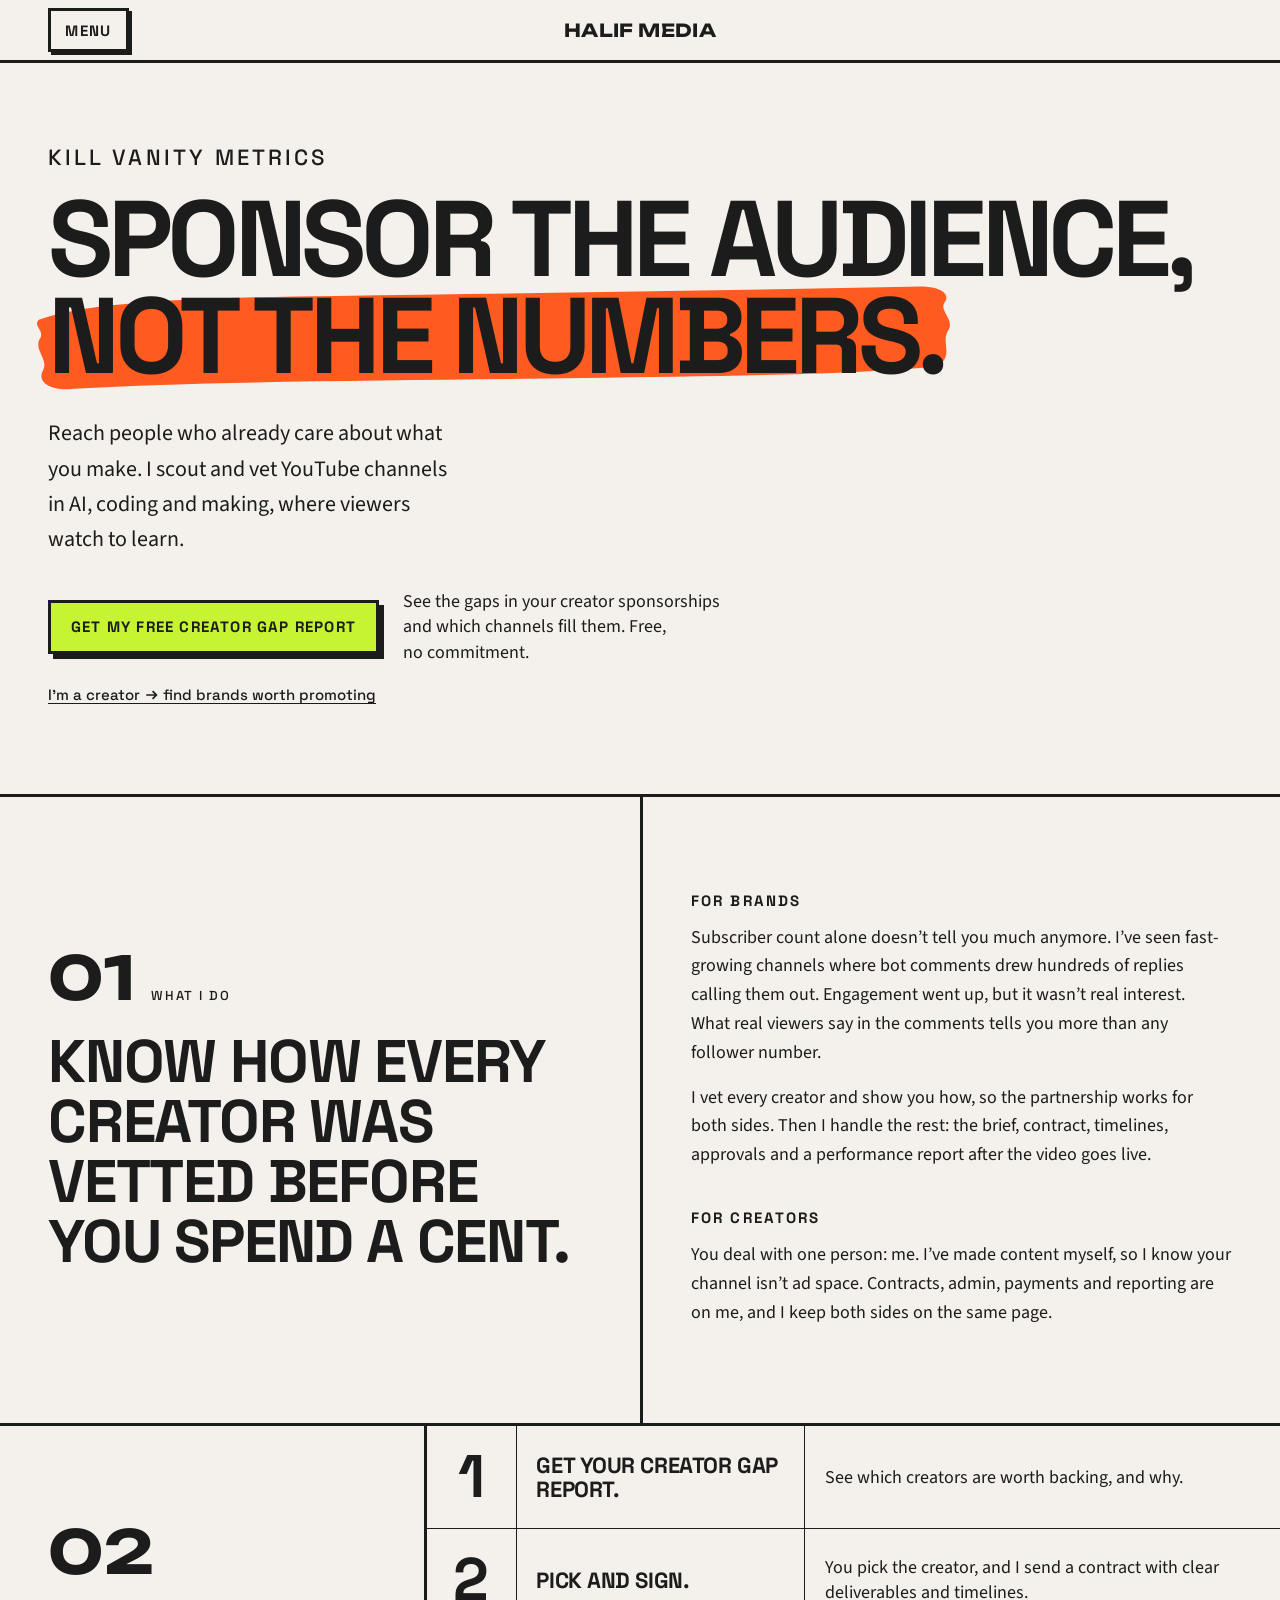
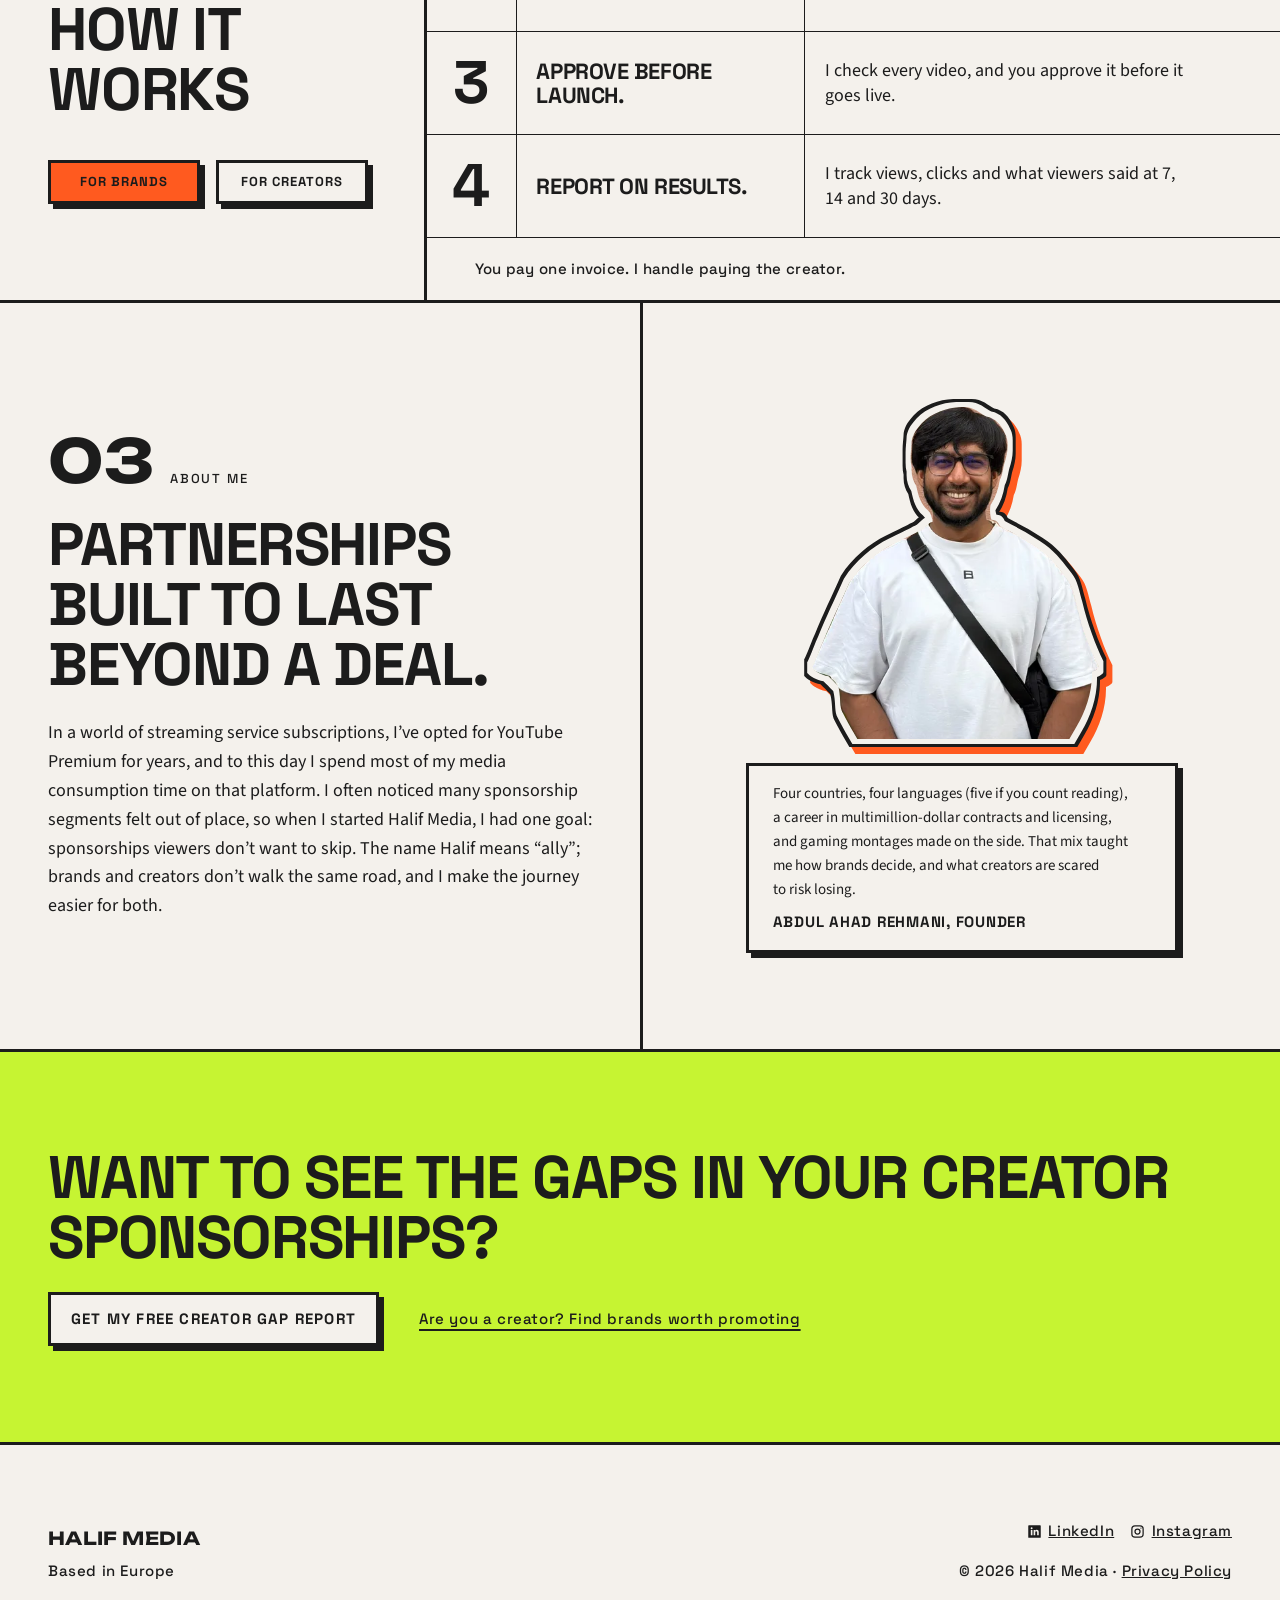
==== commit 56ab5561: "Hero highlight line keeps the same line gap Co-Authored-By: Claude Opus 5.5 <noreply@anthropic.com>" ====
--- a/index.html
+++ b/index.html
@@ -1,4 +1,4 @@
-<!DOCTYPE html><html lang="en"><head><meta charset="utf-8"><meta name="viewport" content="width=device-width, initial-scale=1"><title>Halif Media | Creator marketing in AI, coding and making</title><meta name="description" content="Reach people who already care about what you make. I scout and vet YouTube channels in AI, coding and making, where viewers watch to learn."><link rel="canonical" href="https://halifmedia.com/"><meta property="og:type" content="website"><meta property="og:site_name" content="Halif Media"><meta property="og:title" content="Halif Media | Creator marketing in AI, coding and making"><meta property="og:description" content="Reach people who already care about what you make. I scout and vet YouTube channels in AI, coding and making, where viewers watch to learn."><meta property="og:url" content="https://halifmedia.com/"><meta property="og:image" content="https://halifmedia.com/og-image.png"><meta property="og:image:width" content="1200"><meta property="og:image:height" content="630"><meta property="og:image:alt" content="Halif Media. Sponsor the audience, not the numbers."><meta name="twitter:card" content="summary_large_image"><script type="application/ld+json">{"@context":"https://schema.org","@type":"Organization","name":"Halif Media","url":"https://halifmedia.com/","description":"Creator marketing agency connecting brands with YouTube creators in AI, coding and making.","founder":{"@type":"Person","name":"Abdul Ahad Rehmani","sameAs":["https://www.linkedin.com/in/aarehmani","https://www.instagram.com/hmrehmani/"]}}</script><script>document.documentElement.classList.add("js");</script><link rel="icon" href="/favicon.ico" sizes="48x48"><link rel="icon" type="image/svg+xml" href="/favicon.svg"><link rel="apple-touch-icon" href="/apple-touch-icon.png"><link rel="stylesheet" href="/_astro/Base.CTY9ph-Y.css"><link rel="stylesheet" href="/_astro/index.Calyoe2c.css"></head><body><a class="skip-link" href="#main">Skip to content</a><header class="topbar"><div class="bar-start"><button class="menu-btn" type="button" aria-expanded="false" aria-controls="nav">Menu</button></div><nav class="nav" id="nav" aria-label="Main"><a href="#what-i-do">What I do</a><!-- aria-label: screen readers say the all-caps "IT" as the letters I.T. --><a href="#how-it-works" aria-label="How it works">How it works</a><a href="#about">About</a><a href="#contact">Contact</a></nav><a class="wordmark" href="#top" aria-label="Halif Media home">HALIF MEDIA</a></header><main id="main" tabindex="-1"><section class="hero" id="top" aria-labelledby="s1"><div class="hero-copy"><div class="hero-heading"><p class="label">Kill vanity metrics</p><h1 id="s1">Sponsor the&nbsp;audience, <span>not the&nbsp;numbers.</span></h1></div><p>Reach people who already care about what you make. I&nbsp;scout and&nbsp;vet YouTube channels in&nbsp;AI, coding and&nbsp;making, where viewers watch to&nbsp;learn.</p><div class="hero-actions"><div class="hero-brand-action"><a class="button" href="#contact" data-inquiry="brand" aria-describedby="hero-report-note">Get my free Creator Gap&nbsp;Report</a><p id="hero-report-note">See the&nbsp;gaps in&nbsp;your creator sponsorships and&nbsp;which channels fill them. Free, no commitment.</p></div><a class="hero-link" href="#contact" data-inquiry="creator"><span>I’m a&nbsp;creator&nbsp;<span class="arrow" aria-hidden="true"><svg viewBox="0 0 16 16" fill="none" stroke="currentColor" stroke-width="2" focusable="false"><path transform="rotate(0 8 8)" d="M1.5 8h12M9 3.5 13.5 8 9 12.5"></path></svg></span> find brands worth promoting</span></a></div></div></section><section class="split" id="what-i-do" aria-labelledby="what-i-do-title"><div class="half text"><div class="head"><span class="num" aria-hidden="true">01</span><p class="label">What I&nbsp;do</p></div><h2 id="what-i-do-title">Know how every creator was vetted before you spend a&nbsp;cent.</h2></div><div class="half section-copy copy-blocks"><div><h3 class="label">For brands</h3><p>Subscriber count alone doesn’t tell you much anymore. I’ve seen fast-growing channels where bot comments drew hundreds of&nbsp;replies calling them out. Engagement went up, but it wasn’t real interest. What real viewers say in&nbsp;the&nbsp;comments tells you more than any follower number.</p><p>I&nbsp;vet every creator and&nbsp;show you how, so the&nbsp;partnership works for both sides. Then I&nbsp;handle the&nbsp;rest: the&nbsp;brief, contract, timelines, approvals and&nbsp;a&nbsp;performance report after the&nbsp;video goes live.</p></div><div><h3 class="label">For creators</h3><p>You deal with one person: me. I’ve made content myself, so I&nbsp;know your channel isn’t ad space. Contracts, admin, payments and&nbsp;reporting are on&nbsp;me, and&nbsp;I&nbsp;keep both sides on&nbsp;the&nbsp;same page.</p></div></div></section><section class="process-section" id="how-it-works" aria-labelledby="how-title"><div class="process-intro"><div class="head"><span class="num" aria-hidden="true">02</span></div><h2 id="how-title" aria-label="How it works">How it works</h2><div class="process-toggle" role="tablist" aria-label="Show steps for"><button class="process-tab" type="button" role="tab" id="tab-brands" aria-selected="true" aria-controls="list-brands" data-target="brands">For brands</button><button class="process-tab" type="button" role="tab" id="tab-creators" aria-selected="false" aria-controls="list-creators" tabindex="-1" data-target="creators">For creators</button></div></div><div class="process-lists"><div class="process-list" id="list-brands" role="tabpanel" aria-labelledby="tab-brands" tabindex="0" data-list="brands"><ol class="steps" role="list"><li><span class="n" aria-hidden="true">1</span><h3>Get your Creator Gap Report.</h3><p>See which creators are worth backing, and&nbsp;why.</p></li><li><span class="n" aria-hidden="true">2</span><h3>Pick and&nbsp;sign.</h3><p>You pick the&nbsp;creator, and&nbsp;I&nbsp;send a&nbsp;contract with clear deliverables and&nbsp;timelines.</p></li><li><span class="n" aria-hidden="true">3</span><h3>Approve before launch.</h3><p>I&nbsp;check every video, and&nbsp;you approve it before it goes live.</p></li><li><span class="n" aria-hidden="true">4</span><h3>Report on&nbsp;results.</h3><p>I&nbsp;track views, clicks and&nbsp;what viewers said at&nbsp;7, 14 and&nbsp;30&nbsp;days.</p></li></ol><p class="note">You pay one invoice. I&nbsp;handle paying the&nbsp;creator.</p></div><div class="process-list" id="list-creators" role="tabpanel" aria-labelledby="tab-creators" tabindex="0" data-list="creators" hidden><ol class="steps" role="list"><li><span class="n" aria-hidden="true">1</span><h3>Meet the&nbsp;brands.</h3><p>I&nbsp;bring you brands your viewers would want to&nbsp;hear about.</p></li><li><span class="n" aria-hidden="true">2</span><h3>Say yes.</h3><p>You only accept the&nbsp;deals you want. Contracts and&nbsp;paperwork are on&nbsp;me.</p></li><li><span class="n" aria-hidden="true">3</span><h3 aria-label="Make it your way.">Make it your way.</h3><p>Creative freedom within the&nbsp;brief and&nbsp;your contract.</p></li><li><span class="n" aria-hidden="true">4</span><h3>Get paid.</h3><p>Payment terms are written into your contract, and&nbsp;I&nbsp;handle the&nbsp;reporting.</p></li></ol><p class="note">Creators don’t pay me to&nbsp;find a&nbsp;deal or&nbsp;lock in&nbsp;a&nbsp;brand.</p></div></div></section><section class="split" id="about" aria-labelledby="about-title"><div class="half text"><div class="head"><span class="num" aria-hidden="true">03</span><p class="label">About me</p></div><h2 id="about-title">Partnerships built to&nbsp;last beyond a&nbsp;deal.</h2><p>In&nbsp;a&nbsp;world of&nbsp;streaming service subscriptions, I’ve opted for YouTube Premium for years, and&nbsp;to&nbsp;this day I&nbsp;spend most of&nbsp;my media consumption time on&nbsp;that platform. I&nbsp;often noticed many sponsorship segments felt out of&nbsp;place, so when I&nbsp;started Halif Media, I&nbsp;had one goal: sponsorships viewers don’t want to&nbsp;skip. The&nbsp;name Halif means “ally”; brands and&nbsp;creators don’t walk the&nbsp;same road, and&nbsp;I&nbsp;make the&nbsp;journey easier for both.</p></div><div class="half about-founder"><svg class="sticker-definitions" width="0" height="0" aria-hidden="true" focusable="false"><defs><!-- Silhouette traced in the original portrait's 1200 × 1600 coordinates. --><clipPath id="founder-cutout" clipPathUnits="objectBoundingBox"><path transform="scale(.0008333333 .000625)" d="
+<!DOCTYPE html><html lang="en"><head><meta charset="utf-8"><meta name="viewport" content="width=device-width, initial-scale=1"><title>Halif Media | Creator marketing in AI, coding and making</title><meta name="description" content="Reach people who already care about what you make. I scout and vet YouTube channels in AI, coding and making, where viewers watch to learn."><link rel="canonical" href="https://halifmedia.com/"><meta property="og:type" content="website"><meta property="og:site_name" content="Halif Media"><meta property="og:title" content="Halif Media | Creator marketing in AI, coding and making"><meta property="og:description" content="Reach people who already care about what you make. I scout and vet YouTube channels in AI, coding and making, where viewers watch to learn."><meta property="og:url" content="https://halifmedia.com/"><meta property="og:image" content="https://halifmedia.com/og-image.png"><meta property="og:image:width" content="1200"><meta property="og:image:height" content="630"><meta property="og:image:alt" content="Halif Media. Sponsor the audience, not the numbers."><meta name="twitter:card" content="summary_large_image"><script type="application/ld+json">{"@context":"https://schema.org","@type":"Organization","name":"Halif Media","url":"https://halifmedia.com/","description":"Creator marketing agency connecting brands with YouTube creators in AI, coding and making.","founder":{"@type":"Person","name":"Abdul Ahad Rehmani","sameAs":["https://www.linkedin.com/in/aarehmani","https://www.instagram.com/hmrehmani/"]}}</script><script>document.documentElement.classList.add("js");</script><link rel="icon" href="/favicon.ico" sizes="48x48"><link rel="icon" type="image/svg+xml" href="/favicon.svg"><link rel="apple-touch-icon" href="/apple-touch-icon.png"><link rel="stylesheet" href="/_astro/Base.t4nlv7CQ.css"><link rel="stylesheet" href="/_astro/index.Calyoe2c.css"></head><body><a class="skip-link" href="#main">Skip to content</a><header class="topbar"><div class="bar-start"><button class="menu-btn" type="button" aria-expanded="false" aria-controls="nav">Menu</button></div><nav class="nav" id="nav" aria-label="Main"><a href="#what-i-do">What I do</a><!-- aria-label: screen readers say the all-caps "IT" as the letters I.T. --><a href="#how-it-works" aria-label="How it works">How it works</a><a href="#about">About</a><a href="#contact">Contact</a></nav><a class="wordmark" href="#top" aria-label="Halif Media home">HALIF MEDIA</a></header><main id="main" tabindex="-1"><section class="hero" id="top" aria-labelledby="s1"><div class="hero-copy"><div class="hero-heading"><p class="label">Kill vanity metrics</p><h1 id="s1">Sponsor the&nbsp;audience, <span>not the&nbsp;numbers.</span></h1></div><p>Reach people who already care about what you make. I&nbsp;scout and&nbsp;vet YouTube channels in&nbsp;AI, coding and&nbsp;making, where viewers watch to&nbsp;learn.</p><div class="hero-actions"><div class="hero-brand-action"><a class="button" href="#contact" data-inquiry="brand" aria-describedby="hero-report-note">Get my free Creator Gap&nbsp;Report</a><p id="hero-report-note">See the&nbsp;gaps in&nbsp;your creator sponsorships and&nbsp;which channels fill them. Free, no commitment.</p></div><a class="hero-link" href="#contact" data-inquiry="creator"><span>I’m a&nbsp;creator&nbsp;<span class="arrow" aria-hidden="true"><svg viewBox="0 0 16 16" fill="none" stroke="currentColor" stroke-width="2" focusable="false"><path transform="rotate(0 8 8)" d="M1.5 8h12M9 3.5 13.5 8 9 12.5"></path></svg></span> find brands worth promoting</span></a></div></div></section><section class="split" id="what-i-do" aria-labelledby="what-i-do-title"><div class="half text"><div class="head"><span class="num" aria-hidden="true">01</span><p class="label">What I&nbsp;do</p></div><h2 id="what-i-do-title">Know how every creator was vetted before you spend a&nbsp;cent.</h2></div><div class="half section-copy copy-blocks"><div><h3 class="label">For brands</h3><p>Subscriber count alone doesn’t tell you much anymore. I’ve seen fast-growing channels where bot comments drew hundreds of&nbsp;replies calling them out. Engagement went up, but it wasn’t real interest. What real viewers say in&nbsp;the&nbsp;comments tells you more than any follower number.</p><p>I&nbsp;vet every creator and&nbsp;show you how, so the&nbsp;partnership works for both sides. Then I&nbsp;handle the&nbsp;rest: the&nbsp;brief, contract, timelines, approvals and&nbsp;a&nbsp;performance report after the&nbsp;video goes live.</p></div><div><h3 class="label">For creators</h3><p>You deal with one person: me. I’ve made content myself, so I&nbsp;know your channel isn’t ad space. Contracts, admin, payments and&nbsp;reporting are on&nbsp;me, and&nbsp;I&nbsp;keep both sides on&nbsp;the&nbsp;same page.</p></div></div></section><section class="process-section" id="how-it-works" aria-labelledby="how-title"><div class="process-intro"><div class="head"><span class="num" aria-hidden="true">02</span></div><h2 id="how-title" aria-label="How it works">How it works</h2><div class="process-toggle" role="tablist" aria-label="Show steps for"><button class="process-tab" type="button" role="tab" id="tab-brands" aria-selected="true" aria-controls="list-brands" data-target="brands">For brands</button><button class="process-tab" type="button" role="tab" id="tab-creators" aria-selected="false" aria-controls="list-creators" tabindex="-1" data-target="creators">For creators</button></div></div><div class="process-lists"><div class="process-list" id="list-brands" role="tabpanel" aria-labelledby="tab-brands" tabindex="0" data-list="brands"><ol class="steps" role="list"><li><span class="n" aria-hidden="true">1</span><h3>Get your Creator Gap Report.</h3><p>See which creators are worth backing, and&nbsp;why.</p></li><li><span class="n" aria-hidden="true">2</span><h3>Pick and&nbsp;sign.</h3><p>You pick the&nbsp;creator, and&nbsp;I&nbsp;send a&nbsp;contract with clear deliverables and&nbsp;timelines.</p></li><li><span class="n" aria-hidden="true">3</span><h3>Approve before launch.</h3><p>I&nbsp;check every video, and&nbsp;you approve it before it goes live.</p></li><li><span class="n" aria-hidden="true">4</span><h3>Report on&nbsp;results.</h3><p>I&nbsp;track views, clicks and&nbsp;what viewers said at&nbsp;7, 14 and&nbsp;30&nbsp;days.</p></li></ol><p class="note">You pay one invoice. I&nbsp;handle paying the&nbsp;creator.</p></div><div class="process-list" id="list-creators" role="tabpanel" aria-labelledby="tab-creators" tabindex="0" data-list="creators" hidden><ol class="steps" role="list"><li><span class="n" aria-hidden="true">1</span><h3>Meet the&nbsp;brands.</h3><p>I&nbsp;bring you brands your viewers would want to&nbsp;hear about.</p></li><li><span class="n" aria-hidden="true">2</span><h3>Say yes.</h3><p>You only accept the&nbsp;deals you want. Contracts and&nbsp;paperwork are on&nbsp;me.</p></li><li><span class="n" aria-hidden="true">3</span><h3 aria-label="Make it your way.">Make it your way.</h3><p>Creative freedom within the&nbsp;brief and&nbsp;your contract.</p></li><li><span class="n" aria-hidden="true">4</span><h3>Get paid.</h3><p>Payment terms are written into your contract, and&nbsp;I&nbsp;handle the&nbsp;reporting.</p></li></ol><p class="note">Creators don’t pay me to&nbsp;find a&nbsp;deal or&nbsp;lock in&nbsp;a&nbsp;brand.</p></div></div></section><section class="split" id="about" aria-labelledby="about-title"><div class="half text"><div class="head"><span class="num" aria-hidden="true">03</span><p class="label">About me</p></div><h2 id="about-title">Partnerships built to&nbsp;last beyond a&nbsp;deal.</h2><p>In&nbsp;a&nbsp;world of&nbsp;streaming service subscriptions, I’ve opted for YouTube Premium for years, and&nbsp;to&nbsp;this day I&nbsp;spend most of&nbsp;my media consumption time on&nbsp;that platform. I&nbsp;often noticed many sponsorship segments felt out of&nbsp;place, so when I&nbsp;started Halif Media, I&nbsp;had one goal: sponsorships viewers don’t want to&nbsp;skip. The&nbsp;name Halif means “ally”; brands and&nbsp;creators don’t walk the&nbsp;same road, and&nbsp;I&nbsp;make the&nbsp;journey easier for both.</p></div><div class="half about-founder"><svg class="sticker-definitions" width="0" height="0" aria-hidden="true" focusable="false"><defs><!-- Silhouette traced in the original portrait's 1200 × 1600 coordinates. --><clipPath id="founder-cutout" clipPathUnits="objectBoundingBox"><path transform="scale(.0008333333 .000625)" d="
                 M 599 447
                 C 641 443 663 468 686 480
                 C 718 486 738 509 751 539
--- a/_astro/Base.t4nlv7CQ.css
+++ b/_astro/Base.t4nlv7CQ.css
@@ -0,0 +1 @@
+@font-face{font-family:"Source Sans 3";font-style:normal;font-display:swap;font-weight:400;src:url(/_astro/source-sans-3-latin-400-normal.DQi5PRDE.woff2)format("woff2"),url(/_astro/source-sans-3-latin-400-normal.RR2C27NP.woff)format("woff")}@font-face{font-family:Space Grotesk;font-style:normal;font-display:swap;font-weight:500;src:url(/_astro/space-grotesk-latin-500-normal.lFbtlQH6.woff2)format("woff2"),url(/_astro/space-grotesk-latin-500-normal.CNSSEhBt.woff)format("woff")}@font-face{font-family:Space Grotesk;font-style:normal;font-display:swap;font-weight:700;src:url(/_astro/space-grotesk-latin-700-normal.RjhwGPKo.woff2)format("woff2"),url(/_astro/space-grotesk-latin-700-normal.CwsQ-cCU.woff)format("woff")}@font-face{font-family:Unbounded;font-style:normal;font-display:swap;font-weight:700;src:url(/_astro/unbounded-latin-700-normal.CaoNriVp.woff2)format("woff2"),url(/_astro/unbounded-latin-700-normal.CZtriu5h.woff)format("woff")}:root{--graphite:#1c1c1c;--offwhite:#f4f1ec;--lime:#c6f432;--orange:#ff5a1f;--font-head:"Space Grotesk", system-ui, sans-serif;--font-body:"Source Sans 3", system-ui, -apple-system, "Segoe UI", sans-serif;--font-mark:"Unbounded", "Space Grotesk", sans-serif;--space-1:.5rem;--space-2:1rem;--space-3:1.5rem;--space-4:2.5rem;--space-5:4rem;--space-6:6rem;--bw:3px;--shadow:5px;--round:999px;--page-pad:clamp(1rem, 4vw, 3rem);--fs-micro:.8125rem;--fs-small:.9375rem;--fs-body:1.125rem;--fs-lead:clamp(1.0625rem, 2vw, 1.375rem);--fs-heading:clamp(2rem, 5vw, 3.75rem)}*,:before,:after{box-sizing:border-box}html{scroll-behavior:smooth;scroll-padding-top:1rem}body{background:var(--offwhite);color:var(--graphite);font-family:var(--font-body);font-size:var(--fs-body);-webkit-font-smoothing:antialiased;margin:0;line-height:1.6}h1,h2,h3{font-family:var(--font-head);letter-spacing:-.02em;text-transform:uppercase;overflow-wrap:break-word;hyphens:none;margin:0;font-weight:700;line-height:1}h1{font-size:clamp(2.5rem,7vw,5.5rem)}h2{font-size:var(--fs-heading)}.split h2{text-wrap:balance}h3{font-size:1.25rem}p{overflow-wrap:anywhere;text-wrap:pretty;max-width:34rem;margin:0}a{color:inherit}:focus-visible{outline:var(--bw) solid var(--graphite);outline-offset:3px}.skip-link{left:var(--page-pad);background:var(--graphite);color:var(--offwhite);z-index:20;padding:.6rem 1rem;position:absolute;top:-4rem}.skip-link:focus{top:.5rem}.ph{outline:1px dashed color-mix(in srgb, currentColor 45%, transparent);outline-offset:4px}.label{font-family:var(--font-head);font-weight:500;font-size:var(--fs-micro);letter-spacing:.14em;text-transform:uppercase;color:var(--graphite)}h3.label{font-weight:700;font-size:var(--fs-small)}.num{font-family:var(--font-mark);font-weight:700;font-size:var(--fs-heading);color:var(--graphite);line-height:1}.button,.process-tab,.menu-btn{--control-shadow:var(--shadow);--press-offset:3px;box-shadow:var(--control-shadow) var(--control-shadow) 0 var(--graphite);transition:transform .12s ease-out,box-shadow .12s ease-out}.button:active,.process-tab:active,.menu-btn:active{--press-offset:var(--control-shadow);--remaining-shadow:calc(var(--control-shadow) - var(--press-offset));transform:translate(var(--press-offset), var(--press-offset));box-shadow:var(--remaining-shadow) var(--remaining-shadow) 0 var(--graphite)}@media (hover:hover) and (pointer:fine){.button:hover,.process-tab:hover,.menu-btn:hover{--remaining-shadow:calc(var(--control-shadow) - var(--press-offset));transform:translate(var(--press-offset), var(--press-offset));box-shadow:var(--remaining-shadow) var(--remaining-shadow) 0 var(--graphite)}}.button{max-inline-size:100%;background:var(--lime);min-height:44px;color:var(--graphite);border:var(--bw) solid var(--graphite);font-family:var(--font-head);font-weight:700;font-size:var(--fs-small);letter-spacing:.08em;text-transform:uppercase;text-align:center;justify-content:center;align-items:center;padding:.75rem 1.25rem;text-decoration:none;display:inline-flex}.topbar{--header-gutter:var(--page-pad);z-index:15;padding:.5rem var(--header-gutter);background:var(--offwhite);color:var(--graphite);border-bottom:var(--bw) solid var(--graphite);grid-template-columns:minmax(0,1fr) auto minmax(0,1fr);align-items:center;gap:clamp(.75rem,1.5vw,1.5rem);display:grid;position:relative}.bar-start{align-items:center;display:flex}.topbar .wordmark{grid-area:1/2;justify-self:center;align-items:center;min-height:44px;display:inline-flex}.wordmark{font-family:var(--font-mark);letter-spacing:.02em;white-space:nowrap;font-size:1.125rem;font-weight:700;text-decoration:none}.nav{justify-content:center;align-items:center;gap:var(--space-2);flex-wrap:wrap;grid-area:2/1/auto/-1;display:flex}.js .nav{inset:calc(100% + .75rem) auto auto var(--page-pad);z-index:10;width:min(20rem, calc(100vw - 2 * var(--page-pad)));background:var(--offwhite);border:var(--bw) solid var(--graphite);max-height:calc(100dvh - 4rem);box-shadow:var(--shadow) var(--shadow) 0 var(--graphite);visibility:hidden;clip-path:inset(0 0 100%);flex-flow:column;grid-area:auto;justify-content:start;align-items:stretch;gap:0;padding:0;position:absolute;overflow-y:auto}.js .topbar[data-open] .nav{visibility:visible;clip-path:inset(0 -12px -12px 0)}@media (prefers-reduced-motion:no-preference){.js .topbar[data-pointer-motion] .nav{transition:clip-path .15s cubic-bezier(.23,1,.32,1),visibility 0s .15s}.js .topbar[data-pointer-motion][data-open] .nav{transition-duration:.2s,0s;transition-delay:0s}}.js .nav a:not(.button){font-size:var(--fs-lead);letter-spacing:.02em;border-bottom:var(--bw) solid var(--graphite);padding:1rem 1.25rem;font-weight:700}.js .nav a:not(.button):last-child{border-bottom:0}@media (hover:hover) and (pointer:fine){.js .nav a:not(.button):hover{background:var(--orange);text-decoration:none}}.nav a:not(.button){font-family:var(--font-head);font-weight:500;font-size:var(--fs-micro);letter-spacing:.08em;text-transform:uppercase;white-space:nowrap;text-decoration:none}@media (hover:hover) and (pointer:fine){.nav a:not(.button):hover{text-underline-offset:6px;text-decoration:underline 2px}}.arrow{position:relative}.arrow:before{content:" "}.arrow svg{block-size:.9em;inline-size:.9em;position:absolute;inset-block-start:50%;inset-inline-start:.05em;transform:translateY(-50%)}.menu-btn{--control-shadow:3px;--press-offset:2px;min-height:44px;background:var(--offwhite);min-inline-size:44px;color:var(--graphite);border:var(--bw) solid var(--graphite);font-family:var(--font-head);font-weight:700;font-size:var(--fs-small);letter-spacing:.08em;text-align:center;text-transform:uppercase;cursor:pointer;padding:.45rem .9rem;display:none}.js .menu-btn{display:block}.topbar[data-open] .menu-btn{background:var(--orange)}.hero{background:var(--offwhite);min-height:min(32rem,100svh - 8rem);color:var(--graphite);border-bottom:var(--bw) solid var(--graphite);align-items:center;display:grid;position:relative}.hero-copy{min-width:0;padding:clamp(3.5rem, 6vw, 6rem) var(--page-pad);justify-items:start;gap:clamp(1.5rem,2.5vw,2.5rem);display:grid}.hero-heading{gap:var(--space-2);display:grid}.hero h1{letter-spacing:-.05em;font-size:clamp(2.5rem,8.4vw,9.5rem);line-height:.9}.hero h1 span{isolation:isolate;inline-size:fit-content;margin-inline-start:-.15em;padding-inline:.15em;display:block;position:relative}.hero h1 span:before{content:"";z-index:-1;background:var(--orange);position:absolute;inset:-.07em -.02em -.09em;mask:url("data:image/svg+xml,%3Csvg xmlns='http://www.w3.org/2000/svg' viewBox='0 0 640 86' preserveAspectRatio='none'%3E%3Cpath d='M6 30C40 16 120 13 210 12C340 10 480 8 612 5C622 5 633 9 628 17C624 24 636 30 630 39C626 48 634 56 624 65C560 72 470 72 380 74C260 76 130 76 30 82C16 84 4 78 9 68C13 60 2 52 7 44C10 38 2 35 6 30Z'/%3E%3C/svg%3E") 50%/100% 100% no-repeat}.hero-copy p{max-width:37ch;font-size:var(--fs-lead);text-wrap:pretty}.hero-link{min-height:44px;color:var(--graphite);font:500 var(--fs-small)/1.4 var(--font-head);text-underline-offset:.22em;align-items:center;text-decoration-thickness:1px;display:inline-flex}.split{border-bottom:var(--bw) solid var(--graphite);grid-template-columns:minmax(0,1fr) minmax(0,1fr);display:grid}.half{min-width:0;padding:var(--space-6) var(--page-pad);background:var(--offwhite);color:var(--graphite);position:relative}.half+.half{border-inline-start:var(--bw) solid var(--graphite)}.text{justify-content:center;gap:var(--space-3);flex-direction:column;display:flex}.text .head{align-items:baseline;gap:var(--space-2);flex-wrap:wrap;display:flex}.process-section{background:var(--offwhite);color:var(--graphite);border-bottom:var(--bw) solid var(--graphite);grid-template-columns:minmax(0,1fr) minmax(0,2fr);display:grid}.process-intro{justify-content:flex-start;gap:var(--space-2);padding:var(--space-6) var(--page-pad);border-inline-end:var(--bw) solid var(--graphite);flex-direction:column;display:flex}.process-intro h2{max-width:8ch}.process-toggle{gap:var(--space-2);width:min(100%,20rem);margin-top:var(--space-3);grid-template-columns:repeat(2,minmax(0,1fr));display:grid}.process-tab{background:var(--offwhite);min-height:44px;color:var(--graphite);border:var(--bw) solid var(--graphite);font-family:var(--font-head);font-weight:700;font-size:var(--fs-micro);letter-spacing:.08em;text-transform:uppercase;cursor:pointer;padding:.5rem .625rem;line-height:1.25}.process-tab[aria-selected=true]{background:var(--orange)}.process-lists{grid-template-columns:minmax(0,1fr);display:grid}.process-list{padding-block:0}.process-list:not([hidden]){grid-template-rows:auto 1fr;grid-template-columns:minmax(0,1fr);display:grid}.process-list .note{align-self:center;margin-inline-start:var(--page-pad);margin-inline-end:0}.steps{grid-template-columns:clamp(3.5rem,7vw,6rem) minmax(8rem,1fr) minmax(0,1.65fr);margin:0;padding:0;list-style:none;display:grid}.steps li{grid-column:1/-1;grid-template-columns:subgrid;border-bottom:1px solid var(--graphite);display:grid}.steps li>*{align-content:center;max-width:none;padding:clamp(.75rem,2vw,1.5rem) clamp(.6rem,1.5vw,1.25rem);display:grid}.steps li>:last-child{padding-inline-end:var(--page-pad)}.steps li>*+*{border-inline-start:1px solid var(--graphite)}.steps .n{font-family:var(--font-head);font-weight:700;font-size:var(--fs-heading);place-content:center;padding-inline:0;line-height:.9}.steps h3{font-family:var(--font-head);font-weight:700;font-size:var(--fs-lead);text-transform:uppercase;margin:0;line-height:1.1}.steps p{max-width:none;font-size:var(--fs-body);line-height:1.4}.note{width:fit-content;font-family:var(--font-head);font-weight:500;font-size:var(--fs-small);letter-spacing:.02em;margin-top:0;padding:.75rem 1rem .75rem 0;display:block}.copy-blocks{gap:var(--space-4)}.copy-blocks>div{gap:var(--space-2);display:grid}.hero-actions{justify-items:start;gap:var(--space-1);display:grid}.hero-brand-action{align-items:center;gap:var(--space-2) var(--space-3);flex-wrap:wrap;display:flex}.hero-brand-action p{max-inline-size:36ch;font-size:var(--fs-body);line-height:1.4}.sticker-definitions{position:absolute}.about-founder{place-items:center;display:grid}.founder-card{justify-items:center;gap:var(--space-3);width:min(100%,27rem);margin:0;display:grid}.founder-sticker{filter:url(#founder-sticker);width:clamp(10rem,27vw,24rem);display:flow-root}.founder{clip-path:url(#founder-cutout);width:100%;height:auto;margin-top:-35%;display:block}.founder-card figcaption{gap:var(--space-1);width:100%;padding:var(--space-2) var(--space-3);border:var(--bw) solid var(--graphite);box-shadow:var(--shadow) var(--shadow) 0 var(--graphite);background:var(--offwhite);display:grid}.founder-card figcaption p{font-size:var(--fs-small)}.founder-card .signoff{font-family:var(--font-head);font-weight:700;font-size:var(--fs-small);letter-spacing:.05em;text-transform:uppercase}.cta-bar{justify-items:start;gap:var(--space-3);padding:var(--space-6) var(--page-pad);background:var(--lime);color:var(--graphite);border-bottom:var(--bw) solid var(--graphite);display:grid}.cta-bar .button{background:var(--offwhite)}.cta-intro:not([hidden]){justify-items:start;gap:var(--space-3);display:grid}.cta-bar h2{max-width:34ch}.cta-actions{align-items:center;gap:var(--space-2) var(--space-4);flex-wrap:wrap;display:flex}.cta-creator{min-height:44px;font-family:var(--font-head);font-weight:500;font-size:var(--fs-small);letter-spacing:.04em;color:var(--graphite);text-underline-offset:5px;align-items:center;text-decoration:underline 2px;display:inline-flex}.section-copy{align-content:center;display:grid}footer{justify-content:space-between;align-items:flex-end;gap:var(--space-3) var(--space-4);padding:var(--space-5) var(--page-pad);background:var(--offwhite);color:var(--graphite);font-family:var(--font-head);font-size:var(--fs-small);letter-spacing:.04em;flex-wrap:wrap;display:flex}.foot-brand,.foot-links{gap:.35rem;display:grid}.foot-links{text-align:right}.foot-socials{flex-wrap:wrap;justify-content:flex-end;gap:.5rem 1rem;display:flex}.foot-social{align-items:center;gap:.4rem;min-height:44px;display:inline-flex}.foot-social svg{flex:none;width:1em;height:1em}@media (width<=52rem){.button{--control-shadow:3px;--press-offset:2px;letter-spacing:.04em;padding:.5rem .75rem;line-height:1.35}.split{grid-template-columns:1fr}.hero{min-height:auto}.hero-copy{padding-block:3.5rem}.hero h1{font-size:clamp(2rem,9.6vw,4.5rem)}.half{padding:var(--space-5) var(--page-pad)}.half+.half{border-inline-start:0;border-top:var(--bw) solid var(--graphite)}.text{order:-1}.half.section-copy{padding-block:var(--space-4)}.process-section{grid-template-columns:1fr}.process-intro{padding-block:var(--space-5);border-inline-end:0;border-bottom:var(--bw) solid var(--graphite)}.process-intro h2{max-width:none}.steps{grid-template-columns:clamp(4.75rem,19vw,7rem) minmax(0,1fr)}.steps .n{grid-row:span 2}.steps h3{padding-block:1rem .35rem}.steps p{padding-block:0 1rem}.founder-sticker{width:min(100%,17.5rem)}.founder-card figcaption{padding-inline:var(--space-2)}.foot-links{text-align:left}.foot-socials{justify-content:flex-start}.wordmark{font-size:var(--fs-micro)}.topbar{gap:var(--space-1)}}@media (width<=25rem){.topbar{gap:.375rem}}@media (width<=20rem){.steps li{grid-template-columns:2.75rem minmax(0,1fr)}}@media (prefers-reduced-motion:reduce){html{scroll-behavior:auto}.button,.process-tab,.menu-btn{transition:none}.button:is(:hover,:active),.process-tab:is(:hover,:active),.menu-btn:is(:hover,:active){transform:none}}
